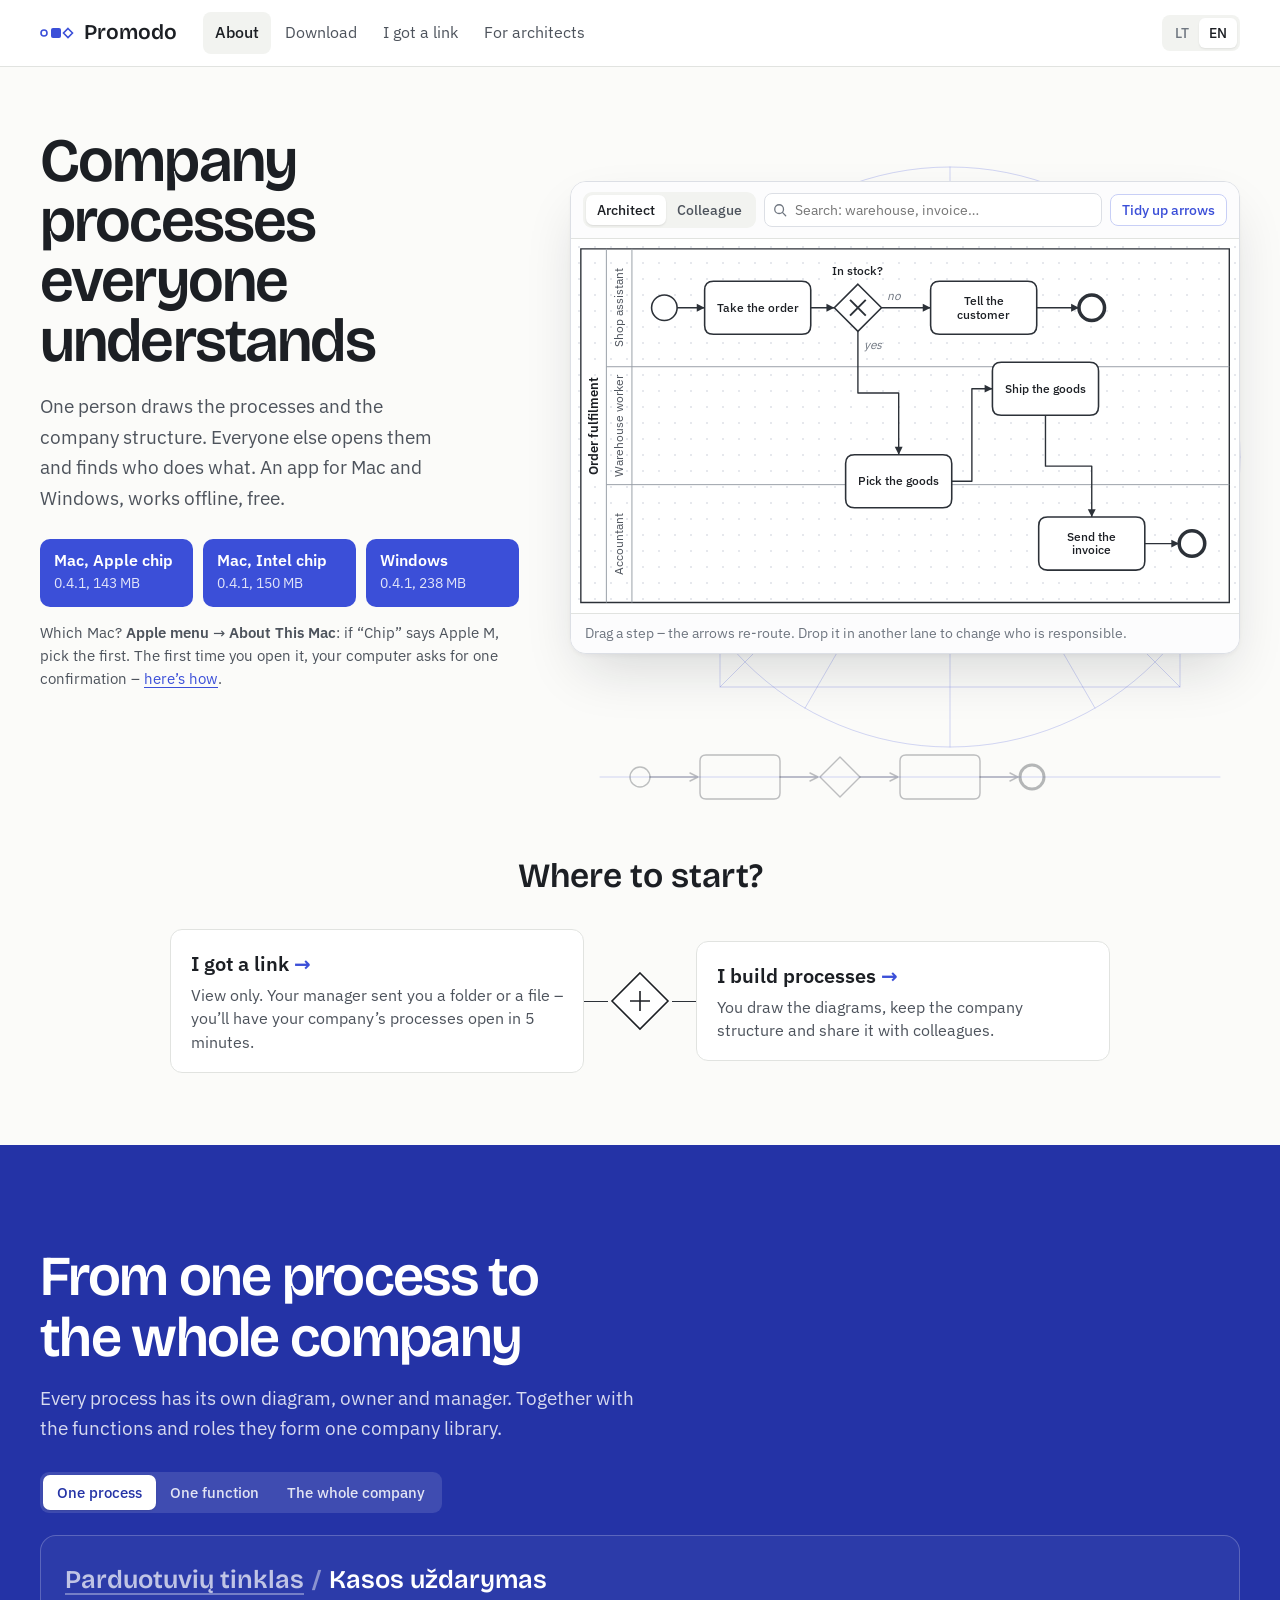
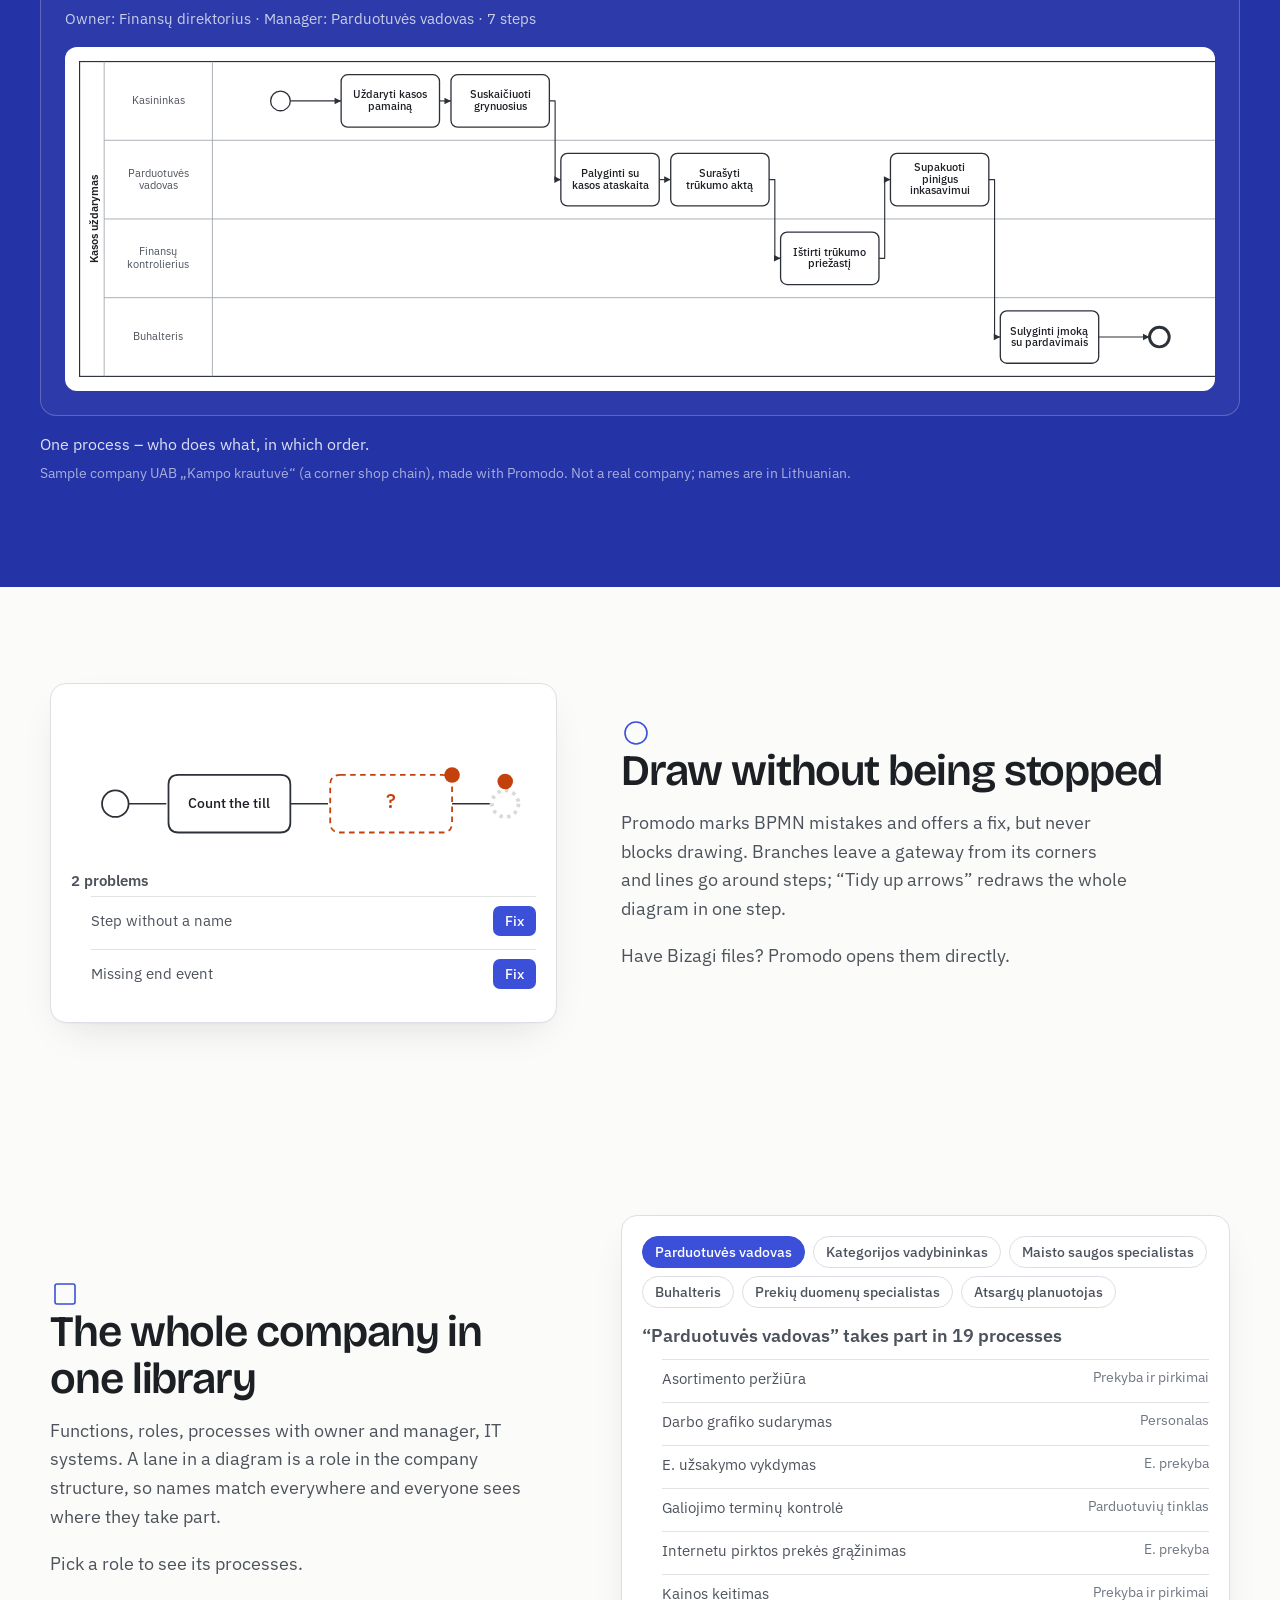
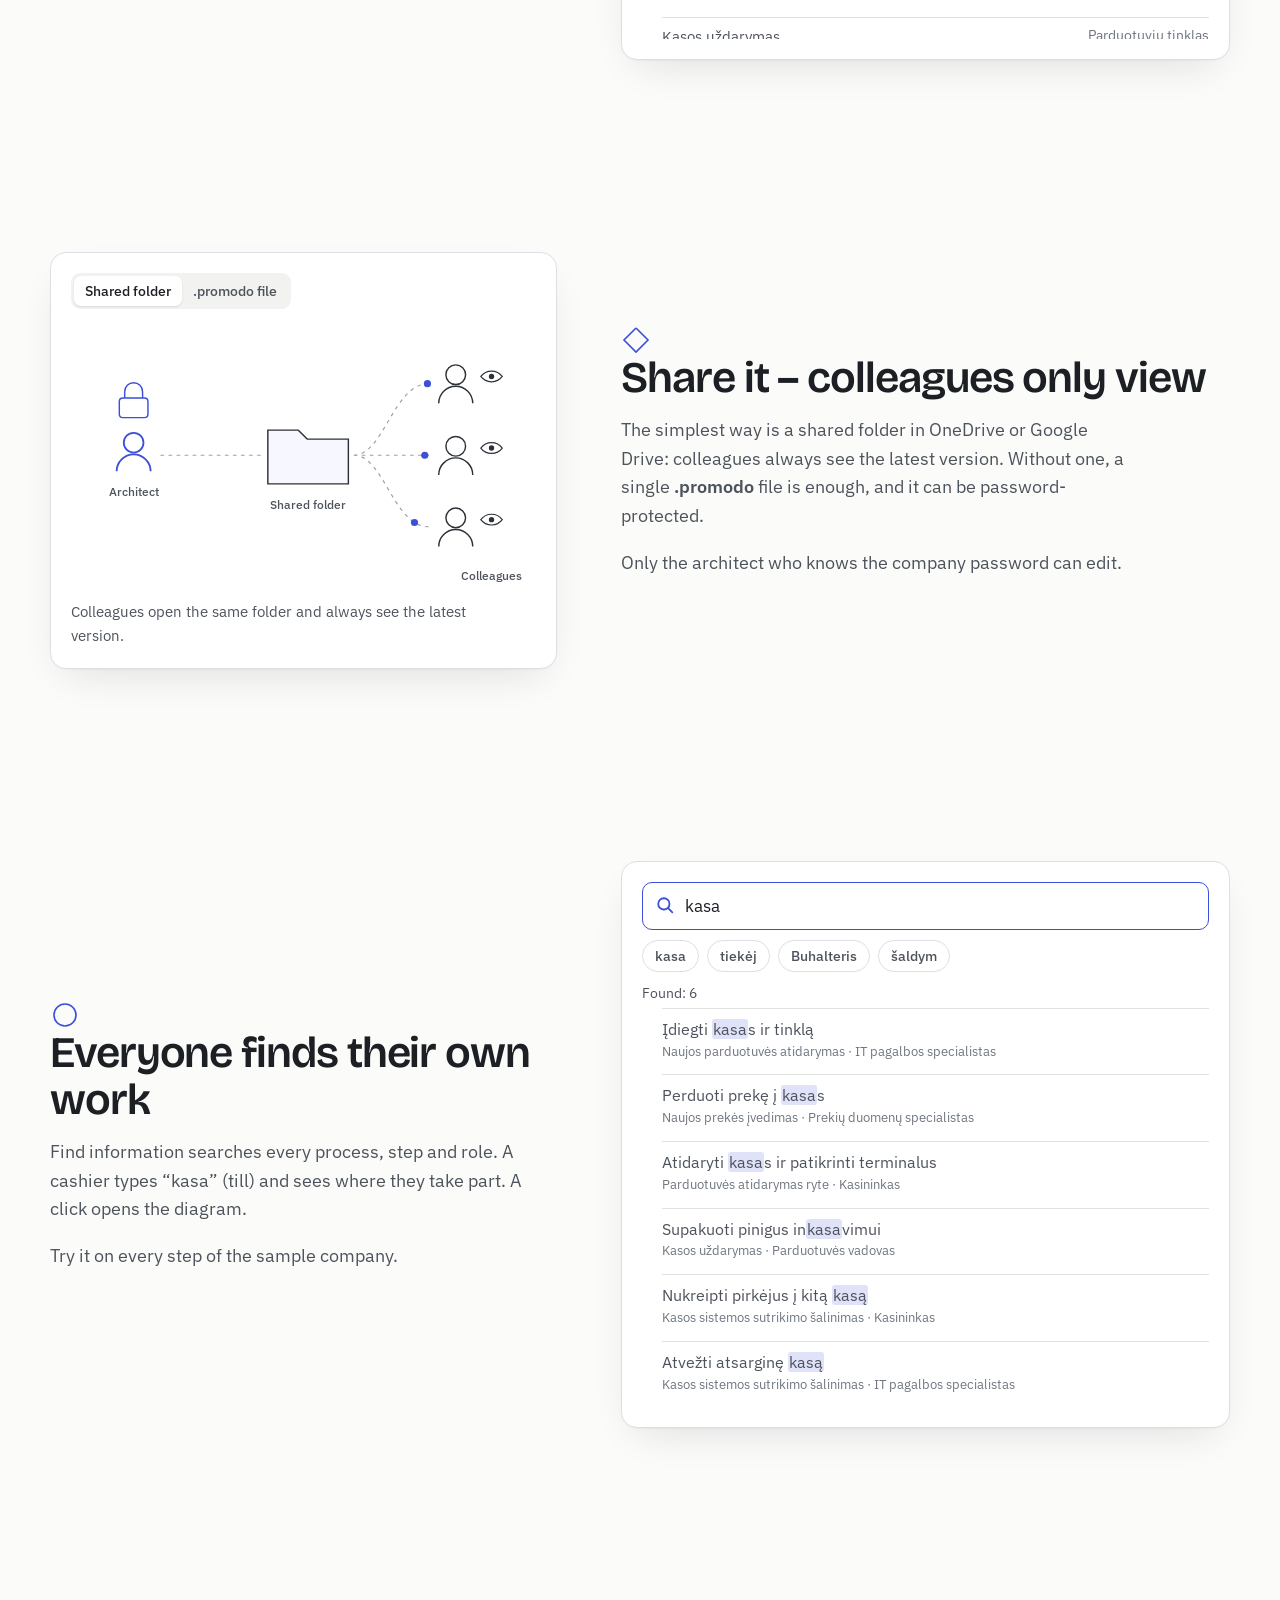
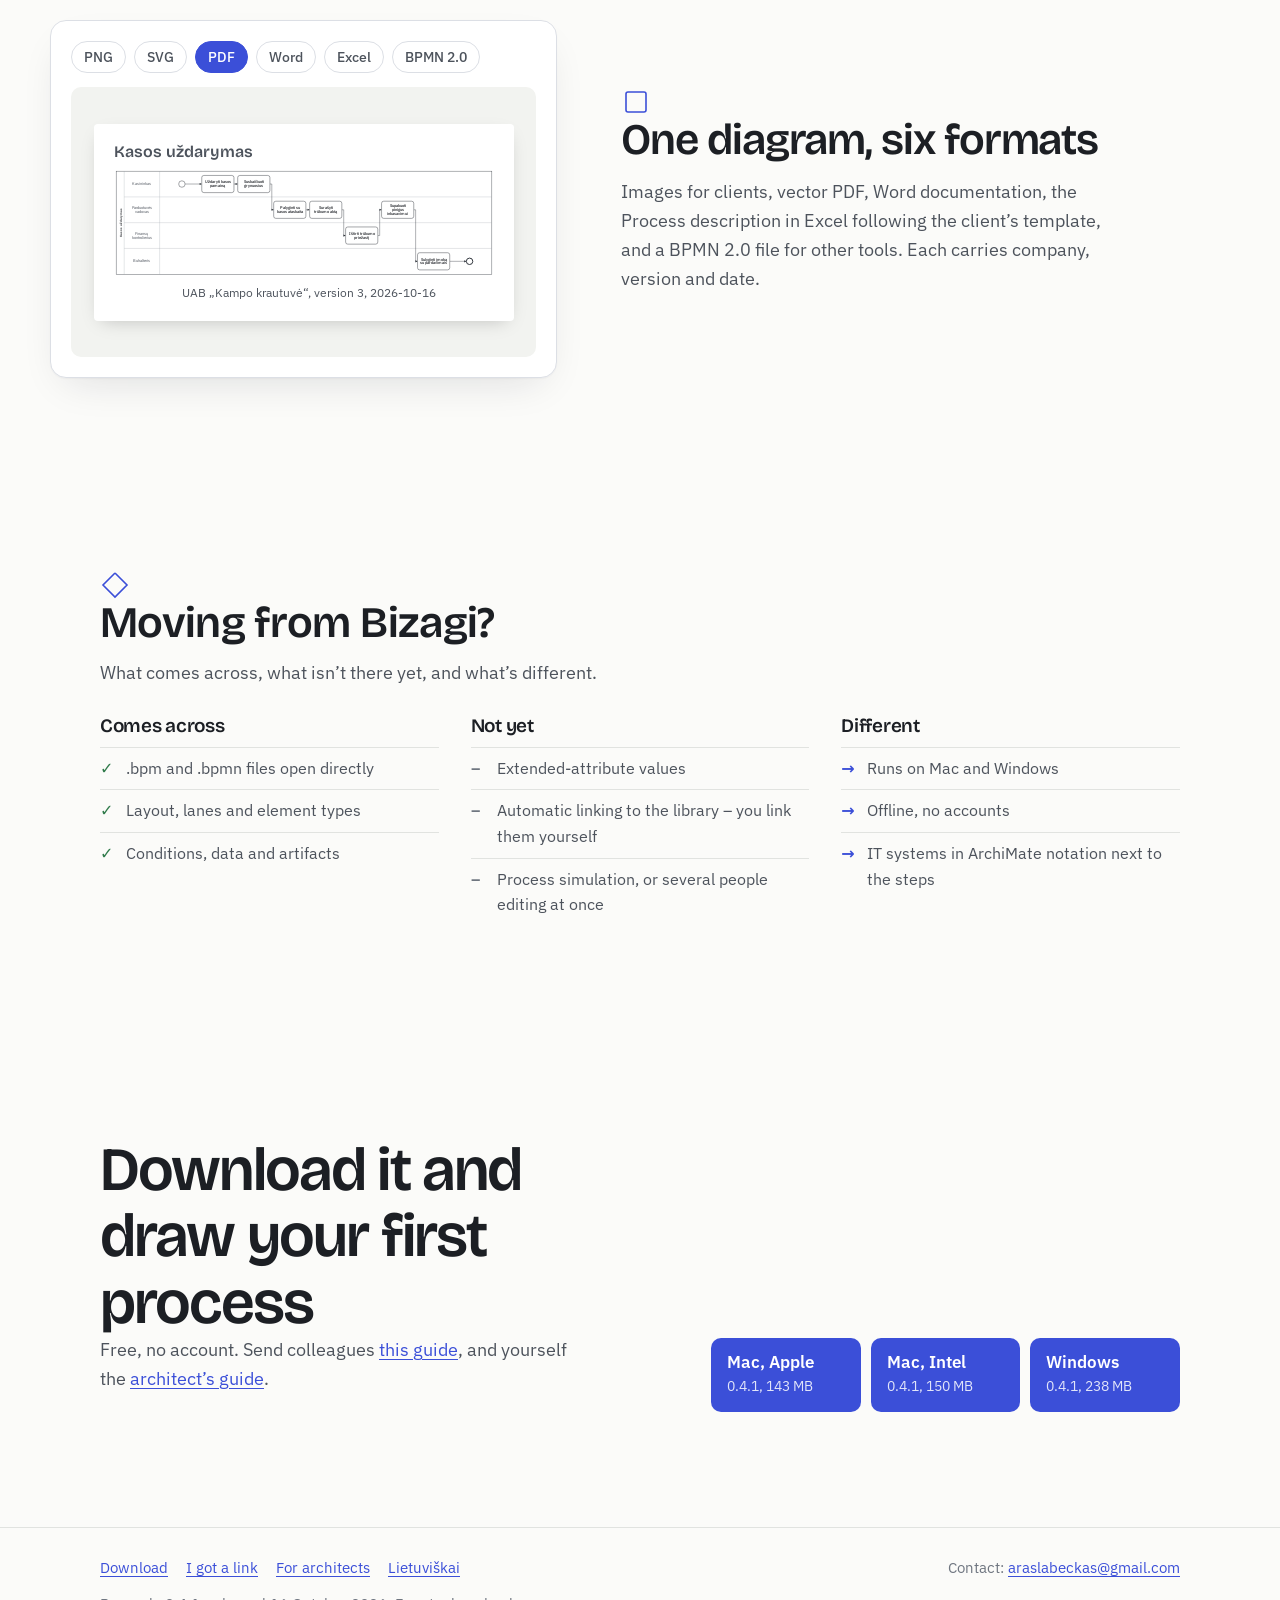
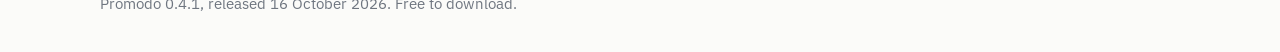
==== en/index.html @ ded394b3 "Promodo website 0.4.1 Co-Authored-By: Claude Opus 5.5 <noreply@anthropic.com>" ====
<!doctype html>
<html lang="en" data-root="../">
<head>
<meta charset="utf-8">
<meta name="viewport" content="width=device-width, initial-scale=1">
<title>Promodo – company processes everyone understands</title>
<meta name="description" content="Promodo is an app for Mac and Windows. One person draws the company's processes and structure, everyone else finds who does what. Works offline. Free to download.">
<link rel="alternate" hreflang="lt" href="../index.html">
<link rel="icon" href="../assets/img/icon.png">
<link rel="preload" href="../assets/fonts/bricolage-grotesque-latin-opsz-normal.woff2" as="font" type="font/woff2" crossorigin>
<link rel="stylesheet" href="../assets/site.css">
</head>
<body>
<a class="skip" href="#main">Skip to content</a>
<header class="masthead">
  <a class="brand" href="index.html" aria-label="Promodo home">
    <svg viewBox="0 0 34 14" aria-hidden="true"><circle cx="4" cy="7" r="3" fill="none" stroke="#3b4fd8" stroke-width="1.6"/><rect x="11" y="2" width="10" height="10" rx="2" fill="#3b4fd8"/><path d="M28 2.5 32.5 7 28 11.5 23.5 7Z" fill="none" stroke="#3b4fd8" stroke-width="1.6"/></svg>
    Promodo
  </a>
  <nav class="nav" aria-label="Pages">
    <a href="index.html" aria-current="page">About</a>
    <a href="download.html">Download</a>
    <a href="viewers.html">I got a link</a>
    <a href="architects.html">For architects</a>
  </nav>
  <div class="lang"><a href="../index.html" hreflang="lt" lang="lt">LT</a><span aria-current="true">EN</span></div>
</header>

<nav class="rail" aria-label="Parts of this page">
  <ol>
    <li><a href="#start"><span>Start</span></a></li>
    <li><a href="#who"><span>Who it's for</span></a></li>
    <li><a href="#scale"><span>The whole company</span></a></li>
    <li><a href="#draw"><span>Draw</span></a></li>
    <li><a href="#structure"><span>Structure</span></a></li>
    <li><a href="#share"><span>Share</span></a></li>
    <li><a href="#find"><span>Find</span></a></li>
    <li><a href="#export"><span>Export</span></a></li>
    <li><a href="#bizagi"><span>From Bizagi</span></a></li>
    <li><a href="#download"><span>Download</span></a></li>
  </ol>
  <span class="rail__token" aria-hidden="true"></span>
</nav>

<main id="main">
  <section class="hero2" id="start" data-bg="geometry">
    <div class="hero2__grid">
      <div class="hero2__words">
        <h1>Company processes everyone understands</h1>
        <p class="hero2__sub">One person draws the processes and the company structure. Everyone else opens them and finds who does what. An app for Mac and Windows, works offline, free.</p>
        <div class="keys">
          <a class="key" data-file="mac-arm64" href="https://github.com/arislovas/promodo-app/releases/download/v0.4.1/Promodo-0.4.1-arm64.dmg"><span class="key__os">Mac, Apple chip</span><span class="key__meta">0.4.1, 143 MB</span></a>
          <a class="key" data-file="mac-x64" href="https://github.com/arislovas/promodo-app/releases/download/v0.4.1/Promodo-0.4.1-x64.dmg"><span class="key__os">Mac, Intel chip</span><span class="key__meta">0.4.1, 150 MB</span></a>
          <a class="key" data-file="win" href="https://github.com/arislovas/promodo-app/releases/download/v0.4.1/Promodo-0.4.1-setup.exe"><span class="key__os">Windows</span><span class="key__meta">0.4.1, 238 MB</span></a>
        </div>
        <p class="keys__hint">Which Mac? <b>Apple menu</b> → <b>About This Mac</b>: if “Chip” says Apple M, pick the first. The first time you open it, your computer asks for one confirmation – <a href="download.html">here’s how</a>.</p>
      </div>

      <div class="studio" data-demo="studio" data-view="architect">
        <div class="st-bar">
          <div class="seg" role="group" aria-label="Who is looking">
            <button type="button" data-mode="architect" aria-pressed="true">Architect</button>
            <button type="button" data-mode="colleague" aria-pressed="false">Colleague</button>
          </div>
          <label class="st-search"><span class="skip">Find information</span>
            <svg viewBox="0 0 16 16" aria-hidden="true"><circle cx="7" cy="7" r="5" fill="none" stroke="#6f7680" stroke-width="1.5"/><path d="M11 11l3.5 3.5" stroke="#6f7680" stroke-width="1.5" stroke-linecap="round"/></svg>
            <input type="search" placeholder="Search: warehouse, invoice…" autocomplete="off">
          </label>
          <button type="button" class="btn-line" data-tidy>Tidy up arrows</button>
          <span class="st-lock"><svg width="14" height="14" viewBox="0 0 14 14" aria-hidden="true"><rect x="2.5" y="6" width="9" height="7" rx="1.5" fill="none" stroke="#4d535c" stroke-width="1.3"/><path d="M4.5 6V4.5a2.5 2.5 0 0 1 5 0V6" fill="none" stroke="#4d535c" stroke-width="1.3"/></svg>View only</span>
        </div>
        <div class="st-canvas">
          <svg viewBox="0 0 680 380" role="img" aria-label="An “Order fulfilment” process with three lanes: Shop assistant, Warehouse worker, Accountant. Steps can be dragged."></svg>
          <span class="st-badge" role="status"></span>
          <aside class="st-panel" hidden><button type="button" class="st-panel-close" aria-label="Close">×</button><div class="st-panel__body"></div></aside>
        </div>
        <p class="st-hint"></p>
      </div>
    </div>
  </section>

  <section class="gate" id="who" data-bg="spiral">
    <div class="gate__inner">
      <p class="gate__q">Where to start?</p>
      <a class="path" href="viewers.html"><span class="path__title">I got a link</span><span class="path__sub">View only. Your manager sent you a folder or a file – you’ll have your company’s processes open in 5 minutes.</span></a>
      <svg class="gate__mark" viewBox="0 0 64 64" aria-hidden="true"><path d="M32 4L60 32L32 60L4 32Z"/><path d="M22 32h20M32 22v20" stroke-width="2"/></svg>
      <a class="path" href="architects.html"><span class="path__title">I build processes</span><span class="path__sub">You draw the diagrams, keep the company structure and share it with colleagues.</span></a>
    </div>
  </section>

  <section class="band" id="scale" data-demo="scale">
    <div class="band__inner">
      <h2>From one process to the whole company</h2>
      <p class="band__lead">Every process has its own diagram, owner and manager. Together with the functions and roles they form one company library.</p>
      <div class="seg" role="group" aria-label="Scale">
        <button type="button" data-stop aria-pressed="true">One process</button>
        <button type="button" data-stop aria-pressed="false">One function</button>
        <button type="button" data-stop aria-pressed="false">The whole company</button>
      </div>
      <div class="sc-stage" aria-live="polite"></div>
      <p class="sc-caption"></p>
      <p class="sc-note">Sample company UAB „Kampo krautuvė“ (a corner shop chain), made with Promodo. Not a real company; names are in Lithuanian.</p>
    </div>
  </section>

  <section class="x" id="draw" data-bg-side="left" data-bg="process">
    <div class="x__inner">
      <div>
        <h2><svg class="mark" data-draw viewBox="0 0 30 30" aria-hidden="true"><circle cx="15" cy="15" r="11" pathLength="1"/></svg>Draw without being stopped</h2>
        <p>Promodo marks BPMN mistakes and offers a fix, but never blocks drawing. Branches leave a gateway from its corners and lines go around steps; “Tidy up arrows” redraws the whole diagram in one step.</p>
        <p>Have Bizagi files? Promodo opens them directly.</p>
      </div>
      <div class="x__demo" data-demo="check">
        <svg viewBox="0 0 420 140" role="img" aria-label="A diagram with two problems: a step without a name and a missing end."></svg>
        <p class="ck-state" role="status"></p>
        <ul class="ck-list"></ul>
      </div>
    </div>
  </section>

  <section class="x" id="structure" data-bg="org">
    <div class="x__inner">
      <div>
        <h2><svg class="mark" data-draw viewBox="0 0 30 30" aria-hidden="true"><path d="M7 5h16a2 2 0 0 1 2 2v16a2 2 0 0 1-2 2H7a2 2 0 0 1-2-2V7a2 2 0 0 1 2-2z" pathLength="1"/></svg>The whole company in one library</h2>
        <p>Functions, roles, processes with owner and manager, IT systems. A lane in a diagram is a role in the company structure, so names match everywhere and everyone sees where they take part.</p>
        <p>Pick a role to see its processes.</p>
      </div>
      <div class="x__demo" data-demo="org">
        <div class="or-chips" role="group" aria-label="Roles"></div>
        <div class="or-out" aria-live="polite"></div>
      </div>
    </div>
  </section>

  <section class="x" id="share" data-bg-side="left" data-bg="share">
    <div class="x__inner">
      <div>
        <h2><svg class="mark" data-draw viewBox="0 0 30 30" aria-hidden="true"><path d="M15 3L27 15L15 27L3 15Z" pathLength="1"/></svg>Share it – colleagues only view</h2>
        <p>The simplest way is a shared folder in OneDrive or Google Drive: colleagues always see the latest version. Without one, a single <b>.promodo</b> file is enough, and it can be password-protected.</p>
        <p>Only the architect who knows the company password can edit.</p>
      </div>
      <div class="x__demo" data-demo="share">
        <div class="seg sh-tabs" role="group" aria-label="How to share">
          <button type="button" data-share="folder" aria-pressed="true">Shared folder</button>
          <button type="button" data-share="file" aria-pressed="false">.promodo file</button>
        </div>
        <svg viewBox="0 0 520 300" role="img" aria-label="The architect shares, three colleagues view."></svg>
        <p class="sh-note"></p>
      </div>
    </div>
  </section>

  <section class="x" id="find" data-bg="search">
    <div class="x__inner">
      <div>
        <h2><svg class="mark" data-draw viewBox="0 0 30 30" aria-hidden="true"><circle cx="15" cy="15" r="11" pathLength="1"/></svg>Everyone finds their own work</h2>
        <p>Find information searches every process, step and role. A cashier types “kasa” (till) and sees where they take part. A click opens the diagram.</p>
        <p>Try it on every step of the sample company.</p>
      </div>
      <div class="x__demo" data-demo="find">
        <label class="fd-box"><span class="skip">Find information</span>
          <svg viewBox="0 0 16 16" aria-hidden="true"><circle cx="7" cy="7" r="5" fill="none" stroke="#3b4fd8" stroke-width="1.6"/><path d="M11 11l3.5 3.5" stroke="#3b4fd8" stroke-width="1.6" stroke-linecap="round"/></svg>
          <input type="search" autocomplete="off" placeholder="Find information">
        </label>
        <div class="fd-hints"><button type="button" class="chip" data-q="kasa">kasa</button><button type="button" class="chip" data-q="tiekėj">tiekėj</button><button type="button" class="chip" data-q="Buhalteris">Buhalteris</button><button type="button" class="chip" data-q="šaldym">šaldym</button></div>
        <p class="fd-count" aria-live="polite"></p>
        <ul class="fd-results"></ul>
      </div>
    </div>
  </section>

  <section class="x" id="export" data-bg-side="left" data-bg="docs">
    <div class="x__inner">
      <div>
        <h2><svg class="mark" data-draw viewBox="0 0 30 30" aria-hidden="true"><path d="M7 5h16a2 2 0 0 1 2 2v16a2 2 0 0 1-2 2H7a2 2 0 0 1-2-2V7a2 2 0 0 1 2-2z" pathLength="1"/></svg>One diagram, six formats</h2>
        <p>Images for clients, vector PDF, Word documentation, the Process description in Excel following the client’s template, and a BPMN 2.0 file for other tools. Each carries company, version and date.</p>
      </div>
      <div class="x__demo" data-demo="export">
        <div class="ex-formats" role="group" aria-label="Format">
          <button type="button" class="chip" data-format="png">PNG</button>
          <button type="button" class="chip" data-format="svg">SVG</button>
          <button type="button" class="chip" data-format="pdf">PDF</button>
          <button type="button" class="chip" data-format="docx">Word</button>
          <button type="button" class="chip" data-format="xlsx">Excel</button>
          <button type="button" class="chip" data-format="bpmn">BPMN 2.0</button>
        </div>
        <div class="ex-view" aria-live="polite"></div>
      </div>
    </div>
  </section>

  <section class="mig" id="bizagi" data-bg-dim data-bg="polyhedron">
    <div class="mig__inner">
      <h2><svg class="mark" data-draw viewBox="0 0 30 30" aria-hidden="true"><path d="M15 3L27 15L15 27L3 15Z" pathLength="1"/></svg>Moving from Bizagi?</h2>
      <p class="quiet">What comes across, what isn’t there yet, and what’s different.</p>
      <div class="mig__cols">
        <div class="yes"><h3>Comes across</h3><ul><li>.bpm and .bpmn files open directly</li><li>Layout, lanes and element types</li><li>Conditions, data and artifacts</li></ul></div>
        <div class="not"><h3>Not yet</h3><ul><li>Extended-attribute values</li><li>Automatic linking to the library – you link them yourself</li><li>Process simulation, or several people editing at once</li></ul></div>
        <div class="diff"><h3>Different</h3><ul><li>Runs on Mac and Windows</li><li>Offline, no accounts</li><li>IT systems in ArchiMate notation next to the steps</li></ul></div>
      </div>
    </div>
  </section>

  <section class="close" id="download" data-bg="geometry">
    <div class="close__inner">
      <div>
        <h2>Download it and draw your first process</h2>
        <p>Free, no account. Send colleagues <a href="viewers.html">this guide</a>, and yourself the <a href="architects.html">architect’s guide</a>.</p>
      </div>
      <div class="keys">
        <a class="key" data-file="mac-arm64" href="https://github.com/arislovas/promodo-app/releases/download/v0.4.1/Promodo-0.4.1-arm64.dmg"><span class="key__os">Mac, Apple</span><span class="key__meta">0.4.1, 143 MB</span></a>
        <a class="key" data-file="mac-x64" href="https://github.com/arislovas/promodo-app/releases/download/v0.4.1/Promodo-0.4.1-x64.dmg"><span class="key__os">Mac, Intel</span><span class="key__meta">0.4.1, 150 MB</span></a>
        <a class="key" data-file="win" href="https://github.com/arislovas/promodo-app/releases/download/v0.4.1/Promodo-0.4.1-setup.exe"><span class="key__os">Windows</span><span class="key__meta">0.4.1, 238 MB</span></a>
      </div>
    </div>
  </section>
</main>

<footer class="footer">
  <div class="footer__inner">
    <div class="footer__links">
      <a href="download.html">Download</a>
      <a href="viewers.html">I got a link</a>
      <a href="architects.html">For architects</a>
      <a href="../index.html" hreflang="lt">Lietuviškai</a>
    </div>
    <p style="margin:0">Contact: <a href="mailto:araslabeckas@gmail.com">araslabeckas@gmail.com</a></p>
  </div>
  <p class="footer__meta">Promodo <span data-version>0.4.1</span>, released <span data-date>16 October 2026</span>. Free to download.</p>
</footer>
<script type="application/json" id="ui-text">{
  "studio": {
    "pool": "Order fulfilment", "lanes": ["Shop assistant", "Warehouse worker", "Accountant"],
    "steps": { "a": "Take the order", "n": "Tell the customer", "b": "Pick the goods", "c": "Ship the goods", "d": "Send the invoice" },
    "gate": "In stock?", "yes": "yes", "no": "no",
    "details": { "a": ["Web shop", "Order", "Order confirmed"], "n": ["Email", "–", "Customer informed"], "b": ["Warehouse system", "Pick list", "Goods picked"], "c": ["Courier system", "Delivery note", "Parcel sent"], "d": ["Accounting system", "Invoice", "Invoice sent"] },
    "fields": { "who": "Responsible", "it": "IT system", "doc": "Document", "result": "Result" },
    "hintArchitect": "Drag a step – the arrows re-route. Drop it in another lane to change who is responsible.",
    "hintColleague": "A colleague can only look. Click a step to see who is responsible and what they use.",
    "tidied": "Arrows tidied"
  },
  "scale": {
    "process": "Kasos uždarymas", "owner": "Owner", "manager": "Manager", "company": "UAB „Kampo krautuvė“",
    "stepForms": ["step", "steps", "steps"], "processForms": ["process", "processes", "processes"],
    "clickHint": "click a process to open its diagram",
    "totals": "12 functions · 32 processes · 204 steps · 40 roles. Click any process.",
    "captions": ["One process – who does what, in which order.", "One function – all of its processes with owner, manager and steps.", "The whole company – a process map by function."]
  },
  "check": { "step1": "Count the till", "step2": "Compare with report", "issue1": "Step without a name", "issue2": "Missing end event", "fix": "Fix", "fixed": "Fixed", "problem1": "1 problem", "problems": "{n} problems", "ok": "No problems" },
  "org": { "count": "“{role}” takes part in {n} processes" },
  "share": { "architect": "Architect", "colleagues": "Colleagues", "folder": "Shared folder", "file": "Corner Store.promodo", "noteFolder": "Colleagues open the same folder and always see the latest version.", "noteFile": "One file in an email. A double-click installs it; it can be password-protected." },
  "find": { "start": "kasa", "total": "{n} processes, steps and roles in the sample company", "found": "Found: {n}", "process": "Process", "role": "Role" },
  "export": { "png": "PNG, 2×", "svg": "SVG, vector", "stamp": "UAB „Kampo krautuvė“, version 3, 2026-10-16", "owner": "Owner", "manager": "Manager", "cols": ["No.", "Step", "Responsible"] }
}</script>
<script src="../assets/demo-data.js" defer></script>
<script src="../assets/site.js" defer></script>
<script src="../assets/demos.js" defer></script>
</body>
</html>
---- assets/site.css ----
/* Promodo site — the page is a process. Headings in Bricolage Grotesque, text in IBM Plex Sans (the app's own
   font), one accent: the app's blue, which also owns one whole band. Fonts self-hosted (SIL OFL). */
@font-face { font-family: "Bricolage"; src: url("fonts/bricolage-grotesque-latin-opsz-normal.woff2") format("woff2"); font-weight: 200 800; font-display: swap; unicode-range: U+0000-00FF, U+2000-206F, U+20AC, U+2122, U+2190-2193, U+2212; }
@font-face { font-family: "Bricolage"; src: url("fonts/bricolage-grotesque-latin-ext-opsz-normal.woff2") format("woff2"); font-weight: 200 800; font-display: swap; unicode-range: U+0100-02AF, U+1E00-1EFF; }

@font-face { font-family: "Plex Sans"; src: url("fonts/ibm-plex-sans-latin-400-normal.woff2") format("woff2"); font-weight: 400; font-display: swap; unicode-range: U+0000-00FF, U+2000-206F, U+20AC, U+2122, U+2190-2193, U+2212; }
@font-face { font-family: "Plex Sans"; src: url("fonts/ibm-plex-sans-latin-ext-400-normal.woff2") format("woff2"); font-weight: 400; font-display: swap; unicode-range: U+0100-02AF, U+1E00-1EFF; }
@font-face { font-family: "Plex Sans"; src: url("fonts/ibm-plex-sans-latin-500-normal.woff2") format("woff2"); font-weight: 500; font-display: swap; unicode-range: U+0000-00FF, U+2000-206F, U+20AC, U+2122, U+2190-2193, U+2212; }
@font-face { font-family: "Plex Sans"; src: url("fonts/ibm-plex-sans-latin-ext-500-normal.woff2") format("woff2"); font-weight: 500; font-display: swap; unicode-range: U+0100-02AF, U+1E00-1EFF; }
@font-face { font-family: "Plex Sans"; src: url("fonts/ibm-plex-sans-latin-600-normal.woff2") format("woff2"); font-weight: 600; font-display: swap; unicode-range: U+0000-00FF, U+2000-206F, U+20AC, U+2122, U+2190-2193, U+2212; }
@font-face { font-family: "Plex Sans"; src: url("fonts/ibm-plex-sans-latin-ext-600-normal.woff2") format("woff2"); font-weight: 600; font-display: swap; unicode-range: U+0100-02AF, U+1E00-1EFF; }

:root {
  --bg: #fbfbf9;
  --panel: #f2f3f0;
  --ink: #1c1f24;
  --soft: #4d535c;
  --muted: #6f7680;
  --line: #e1e3e0;
  --blue: #3b4fd8;
  --blue-dark: #2d3eb3;
  --blue-tint: #eef0fc;
  --font: "Plex Sans", "Segoe UI", system-ui, -apple-system, sans-serif;
  --display: "Bricolage", "Plex Sans", system-ui, sans-serif;
  --band: #2433a6;
  --page: 1080px;
  --gutter: clamp(18px, 4vw, 40px);
}

*, *::before, *::after { box-sizing: border-box; }
html { -webkit-text-size-adjust: 100%; }
html { background: var(--bg); }
body { margin: 0; background: transparent; color: var(--ink); font: 400 18px/1.6 var(--font); }
img, svg { display: block; max-width: 100%; height: auto; }
a { color: var(--blue); text-underline-offset: 0.18em; }
a:hover { color: var(--blue-dark); }
:focus-visible { outline: 3px solid var(--blue); outline-offset: 2px; border-radius: 4px; }
h1, h2, h3 { margin: 0; font-family: var(--display); font-weight: 600; letter-spacing: -0.015em; line-height: 1.08; font-optical-sizing: auto; }
::selection { background: rgba(59, 79, 216, 0.18); }
html { scrollbar-color: #c9ccd3 transparent; }
p { margin: 0 0 1em; }
b { font-weight: 600; }
.skip { position: absolute; left: -9999px; }
.skip:focus { left: 16px; top: 16px; background: #fff; padding: 8px 12px; z-index: 10; }
.wrap { max-width: var(--page); margin: 0 auto; }
.quiet { color: var(--soft); }

/* Header */
.masthead { display: flex; align-items: center; gap: 8px; padding: 12px var(--gutter); border-bottom: 1px solid var(--line); background: #fff; position: sticky; top: 0; z-index: 5; }
.brand { display: flex; align-items: center; gap: 10px; color: var(--ink); text-decoration: none; font-weight: 600; font-size: 19px; margin-right: 18px; }
.brand svg { width: 34px; height: 14px; }
.nav { display: flex; gap: 2px; flex: 1; overflow-x: auto; scrollbar-width: none; }
.nav a { padding: 8px 12px; border-radius: 8px; color: var(--soft); text-decoration: none; font-size: 16px; white-space: nowrap; }
.nav a:hover { background: var(--panel); color: var(--ink); }
.nav a[aria-current="page"] { color: var(--ink); background: var(--panel); font-weight: 500; }
.lang { display: flex; background: var(--panel); border-radius: 8px; padding: 3px; font-size: 14px; font-weight: 500; }
.lang a, .lang span { padding: 4px 10px; border-radius: 6px; text-decoration: none; color: var(--muted); }
.lang span { background: #fff; color: var(--ink); box-shadow: 0 1px 2px rgba(0, 0, 0, 0.08); }
@media (max-width: 720px) {
  .masthead { flex-wrap: wrap; }
  .brand { margin-right: auto; }
  .nav { order: 3; flex-basis: 100%; margin: 4px -6px 0; }
  .nav a { padding: 7px 10px; font-size: 15px; }}

/* Hero */

/* Download buttons */
.keys { display: grid; grid-template-columns: repeat(3, minmax(0, 1fr)); gap: 10px; max-width: 640px; }
.key { display: flex; flex-direction: column; gap: 2px; padding: 14px 16px; border-radius: 10px; background: var(--blue); color: #fff; text-decoration: none; }
.key:hover { background: var(--blue-dark); color: #fff; }
.key__os { font-weight: 600; font-size: 17px; line-height: 1.25; }
.key__meta { font-size: 14px; opacity: 0.85; }
.key[data-suggested="true"] { box-shadow: 0 0 0 3px var(--bg), 0 0 0 5px var(--blue); }
.keys__hint { margin-top: 14px; font-size: 15.5px; color: var(--soft); max-width: 60ch; }
@media (max-width: 560px) { .keys { grid-template-columns: 1fr; }}

/* Two paths */
.path { display: block; padding: 18px 20px; border: 1px solid var(--line); border-radius: 12px; background: #fff; color: var(--ink); text-decoration: none; }
.path:hover { border-color: var(--blue); color: var(--ink); }
.path__title { display: block; font-weight: 600; font-size: 20px; margin-bottom: 4px; }
.path__title::after { content: " →"; color: var(--blue); }
.path__sub { display: block; font-size: 15.5px; color: var(--soft); line-height: 1.5; }

/* Sections */
.section { padding: clamp(48px, 7vw, 80px) var(--gutter); border-top: 1px solid var(--line); }

/* Screenshots */
.shot{ margin: 0; }
.shot img{ width: 100%; border-radius: 10px; border: 1px solid var(--line); box-shadow: 0 8px 24px rgba(20, 24, 40, 0.08); background: #fff; }
.shot figcaption{ margin-top: 10px; font-size: 15px; color: var(--muted); }

/* How it works: two columns */

/* Facts */

/* For / not for */

/* Footer */
.footer { border-top: 1px solid var(--line); padding: 28px var(--gutter) 36px; font-size: 15px; color: var(--muted); }
.footer__inner { max-width: var(--page); margin: 0 auto; display: flex; justify-content: space-between; gap: 12px 24px; flex-wrap: wrap; }
.footer__links { display: flex; gap: 18px; flex-wrap: wrap; }
.footer__meta { max-width: var(--page); margin: 12px auto 0; }

/* Guides */
.guide-hero { padding: clamp(36px, 6vw, 64px) var(--gutter) 32px; border-bottom: 1px solid var(--line); }
.guide-hero h1 { font-size: clamp(32px, 4.6vw, 48px); max-width: 20ch; margin-bottom: 12px; }
.guide-hero p { font-size: 19px; color: var(--soft); max-width: 50ch; margin: 0; }
.calm { font-size: 19px; }
.steps { list-style: none; margin: 0; padding: 0; }
.step { display: grid; grid-template-columns: 44px minmax(0, 1fr); gap: 0 20px; padding: 28px 0; border-bottom: 1px solid var(--line); }
.step:last-of-type { border-bottom: 0; }
.step__n { width: 40px; height: 40px; display: grid; place-items: center; border-radius: 50%; background: var(--blue-tint); color: var(--blue); font-weight: 600; }
.step.is-here .step__n { background: var(--blue); color: #fff; }
.step h2 { font-size: clamp(24px, 3vw, 30px); margin: 4px 0 12px; }
.step__body { max-width: 720px; }
.step__body ol, .step__body ul { padding-left: 1.2em; margin: 0 0 1em; }
.step__body li { margin-bottom: 6px; }
.choice { display: grid; grid-template-columns: 1fr 1fr; gap: 14px; margin: 16px 0 8px; }
.choice > div { border: 1px solid var(--line); background: #fff; border-radius: 12px; padding: 16px 18px; }
.choice h3 { font-size: 19px; margin-bottom: 8px; display: flex; align-items: center; gap: 10px; }
.choice h3 svg { width: 26px; height: 26px; flex: none; }
.choice p { font-size: 17px; margin-bottom: 0.5em; }
@media (max-width: 680px) { .choice { grid-template-columns: 1fr; }}
.shot { margin: 18px 0 6px; }
.note { background: var(--blue-tint); border-radius: 12px; padding: 16px 18px; margin: 16px 0; max-width: 720px; }
.note p:last-child { margin: 0; }
.kbd { font-size: 0.9em; background: var(--panel); border: 1px solid var(--line); border-radius: 5px; padding: 1px 6px; white-space: nowrap; }

/* Architect manual */
.manual { display: grid; grid-template-columns: 230px minmax(0, 1fr); gap: 48px; max-width: var(--page); margin: 0 auto; padding: 36px var(--gutter) 72px; }
.index { position: sticky; top: 76px; align-self: start; }
.index p { margin: 0 0 8px; font-size: 14px; font-weight: 600; color: var(--muted); }
.index ol { list-style: none; margin: 0; padding: 0; counter-reset: idx; }
.index li { counter-increment: idx; }
.index a { display: grid; grid-template-columns: 26px 1fr; padding: 5px 8px; border-radius: 6px; font-size: 15px; color: var(--soft); text-decoration: none; line-height: 1.3; }
.index a::before { content: counter(idx); color: var(--muted); }
.index a:hover { background: var(--panel); }
.index a.is-here { background: var(--blue-tint); color: var(--blue); }
.chapter { padding: 0 0 40px; margin-bottom: 40px; border-bottom: 1px solid var(--line); scroll-margin-top: 84px; }
.chapter:last-child { border-bottom: 0; }
.chapter__no { display: none; }
.chapter h2 { font-size: clamp(24px, 3vw, 30px); margin-bottom: 12px; }
.chapter p, .chapter li { max-width: 66ch; }
.chapter ol, .chapter ul { padding-left: 1.25em; }
.chapter li { margin-bottom: 6px; }
@media (max-width: 900px) { .manual { grid-template-columns: 1fr; gap: 20px; } .index { position: static; }}

/* Download page */
.dl { display: grid; grid-template-columns: minmax(0, 1fr) minmax(0, 1fr); gap: 24px; }
.dl > section { background: #fff; border: 1px solid var(--line); border-radius: 14px; padding: 24px; }
.dl h2 { font-size: 28px; margin-bottom: 8px; }
.dl .keys { grid-template-columns: 1fr 1fr; margin: 16px 0 8px; }
.dl .keys--one { grid-template-columns: 1fr; max-width: 260px; }
.sum { font-size: 13px; color: var(--muted); word-break: break-all; margin-top: 12px; }
.sum summary { cursor: pointer; color: var(--soft); font-size: 15px; word-break: normal; }
.install { list-style: none; margin: 20px 0 0; padding: 0; counter-reset: ins; }
.install > li { counter-increment: ins; display: grid; grid-template-columns: 32px 1fr; gap: 4px 12px; padding: 14px 0; border-top: 1px solid var(--line); }
.install > li::before { content: counter(ins); width: 28px; height: 28px; display: grid; place-items: center; border-radius: 50%; background: var(--blue-tint); color: var(--blue); font-weight: 600; font-size: 14px; }
.install p { margin: 0 0 6px; }
.install svg { grid-column: 2; width: 100%; max-width: 320px; margin-top: 6px; }
.why { margin-top: 28px; padding: 22px 24px; border-radius: 14px; background: var(--panel); max-width: 820px; }
.why h3 { font-size: 22px; margin-bottom: 8px; }
.why p:last-child { margin: 0; }
@media (max-width: 860px) { .dl { grid-template-columns: minmax(0, 1fr); }}
@media (max-width: 520px) { .dl .keys { grid-template-columns: 1fr; } .dl > section { padding: 18px; }}

/* ---------- Line drawings: quiet, thin, drawn once ---------- */
:root { --line-ink: #2c3138; --line-con: rgba(59, 79, 216, 0.32); }
[data-draw] path, [data-draw] circle { stroke-dasharray: 1; stroke-dashoffset: 1; transition: stroke-dashoffset 1.1s cubic-bezier(.45, .05, .25, 1) var(--d, 0s); }
[data-draw].is-drawn path, [data-draw].is-drawn circle { stroke-dashoffset: 0; }

/* Shape marks (the logo's circle, square and diamond) beside section titles */
.mark { width: 30px; height: 30px; flex: none; }
.mark path, .mark circle, .mark rect { fill: none; stroke: var(--blue); stroke-width: 1.6; }

@media (prefers-reduced-motion: reduce) {
  [data-draw] path, [data-draw] circle{ transition: none; }}

/* ---------- Background drawings ---------- */
/* A fixed, faint layer behind the page. Each section names a scene; it draws as you scroll through it. */
.bg { position: fixed; inset: 0; z-index: 0; pointer-events: none; }
.bg svg { width: 100%; height: 100%; }
.bg path { fill: none; stroke-linecap: round; stroke-linejoin: round; }
.bg-scene { opacity: 0; transition: opacity 0.6s ease; }
@media (prefers-reduced-motion: reduce) { .bg-scene { transition: none; }}
.bg-c { stroke: rgba(59, 79, 216, 0.22); stroke-width: 1; }
.bg-i { stroke: rgba(44, 49, 56, 0.3); stroke-width: 1.4; }
.bg-b { stroke: rgba(44, 49, 56, 0.34); stroke-width: 3; }
main, .footer, .masthead { position: relative; z-index: 1; }
.masthead { z-index: 5; }
@media (max-width: 900px) { .bg { opacity: 0.6; }}

/* =================== Home: the page is a process =================== */
.brand { font-family: var(--display); font-size: 21px; }
section[id] { scroll-margin-top: 72px; }

/* Hero: words on the left, the live mini-Promodo on the right */
.hero2 { padding: clamp(32px, 5vw, 64px) var(--gutter) clamp(40px, 6vw, 72px); }
.hero2__grid { max-width: 1240px; margin: 0 auto; display: grid; grid-template-columns: minmax(0, 5fr) minmax(0, 7fr); gap: clamp(28px, 4vw, 56px); align-items: center; }
.hero2 h1 { font-size: clamp(40px, 4.8vw, 70px); line-height: 0.98; letter-spacing: -0.03em; margin-bottom: 20px; }
.hero2__sub { font-size: 19px; color: var(--soft); max-width: 38ch; margin-bottom: 26px; }
.hero2 .keys { grid-template-columns: 1fr 1fr 1fr; }
.hero2 .key { padding: 12px 14px; }
.hero2 .key__os { font-size: 15.5px; }
.hero2 .keys__hint { font-size: 14.5px; }
@media (max-width: 1060px) { .hero2__grid { grid-template-columns: 1fr; } .hero2__words { max-width: 680px; }}

/* The studio window */
.studio { position: relative; background: #fff; border: 1px solid #dcdfe5; border-radius: 16px; box-shadow: 0 2px 4px rgba(20, 24, 40, 0.04), 0 24px 56px -12px rgba(20, 24, 40, 0.16); overflow: hidden; }
.st-bar { display: flex; flex-wrap: wrap; align-items: center; gap: 8px; padding: 10px 12px; border-bottom: 1px solid var(--line); background: #fcfcfd; }
.seg { display: inline-flex; background: var(--panel); border-radius: 9px; padding: 3px; }
.seg button { font: 500 13.5px var(--font); color: var(--soft); background: none; border: 0; border-radius: 7px; padding: 6px 11px; cursor: pointer; }
.seg button[aria-pressed="true"] { background: #fff; color: var(--ink); box-shadow: 0 1px 2px rgba(0, 0, 0, 0.1); }
.st-search { position: relative; flex: 1 1 160px; min-width: 140px; }
.st-search input { width: 100%; font: 400 14px var(--font); padding: 7px 10px 7px 30px; border: 1px solid #dcdfe5; border-radius: 8px; background: #fff; color: var(--ink); }
.st-search input:focus { outline: 2px solid var(--blue); outline-offset: 0; border-color: transparent; }
.st-search svg { position: absolute; left: 9px; top: 50%; transform: translateY(-50%); width: 14px; height: 14px; }
.btn-line { font: 500 13.5px var(--font); color: var(--blue); background: #fff; border: 1px solid #c8cff6; border-radius: 8px; padding: 6px 11px; cursor: pointer; display: inline-flex; align-items: center; gap: 6px; }
.btn-line:hover { background: var(--blue-tint); }
.st-lock { display: none; align-items: center; gap: 6px; font: 500 13px var(--font); color: var(--soft); padding: 6px 8px; }
.studio[data-view="colleague"] [data-tidy] { display: none; }
.studio[data-view="colleague"] .st-lock { display: inline-flex; }
.st-canvas { position: relative; background-image: radial-gradient(#e6e8ed 1px, transparent 1px); background-size: 16px 16px; }
.st-canvas svg { display: block; width: 100%; height: auto; touch-action: none; }
.st-badge { position: absolute; left: 50%; bottom: 12px; transform: translate(-50%, 8px); background: var(--ink); color: #fff; font: 500 13px var(--font); padding: 6px 12px; border-radius: 99px; opacity: 0; transition: opacity 0.3s, transform 0.3s; pointer-events: none; }
.st-badge.is-on { opacity: 1; transform: translate(-50%, 0); }
.st-hint { margin: 0; padding: 9px 14px; font-size: 13.5px; color: var(--muted); border-top: 1px solid var(--line); background: #fcfcfd; }
.st-panel { position: absolute; right: 12px; top: 12px; width: 230px; background: #fff; border: 1px solid #dcdfe5; border-radius: 12px; box-shadow: 0 12px 32px -8px rgba(20, 24, 40, 0.2); padding: 12px 14px; font-size: 13.5px; }
.st-panel[hidden] { display: none; }
.st-panel__title { font-weight: 600; margin: 0 22px 8px 0; font-size: 14.5px; line-height: 1.3; }
.st-panel dl { display: grid; grid-template-columns: auto 1fr; gap: 4px 10px; margin: 0; }
.st-panel dt { color: var(--muted); }
.st-panel dd { margin: 0; }
.st-panel-close { position: absolute; right: 8px; top: 6px; border: 0; background: none; font-size: 18px; line-height: 1; color: var(--muted); cursor: pointer; padding: 4px; }
/* diagram */
.st-frame { fill: none; stroke: #2c3138; stroke-width: 1.4; }
.st-frame--inner { stroke-width: 1; stroke: #9aa0a8; }
.st-pool-name { font: 600 13px var(--font); fill: var(--ink); }
.st-lane-name { font: 400 12.5px var(--font); fill: var(--soft); }
.st-lane-bg { fill: transparent; transition: fill 0.2s; }
.st-lane.is-target .st-lane-bg, .st-lane.is-hit .st-lane-bg { fill: rgba(59, 79, 216, 0.06); }
.st-lane.is-hit .st-lane-name { fill: var(--blue); font-weight: 600; }
.st-edge { fill: none; stroke: #2c3138; stroke-width: 1.4; stroke-linejoin: round; }
.st-head { fill: #2c3138; }
.st-edge-label { font: italic 400 12px var(--font); fill: var(--muted); }
.st-shape { fill: #fff; stroke: #2c3138; stroke-width: 1.6; transition: fill 0.2s, stroke 0.2s; }
.st-shape--end { stroke-width: 3.6; }
.st-mark { stroke: #2c3138; stroke-width: 2; }
.st-label { font: 500 12.5px var(--font); fill: var(--ink); pointer-events: none; }
.st-gate-label { font: 500 12.5px var(--font); fill: var(--ink); }
.studio[data-view="architect"] .st-node--task { cursor: grab; }
.studio[data-view="colleague"] .st-node--task { cursor: pointer; }
.st-node--task.is-dragging { cursor: grabbing; }
.st-node--task.is-dragging .st-shape { stroke: var(--blue); stroke-width: 2; fill: #f7f8ff; }
.st-node--task:focus { outline: none; }
.st-node--task:focus-visible .st-shape, .st-node.is-selected .st-shape { stroke: var(--blue); stroke-width: 2.2; }
.st-node.is-hit .st-shape { stroke: var(--blue); fill: var(--blue-tint); stroke-width: 2; }
.studio.is-searching .st-node--task:not(.is-hit) { opacity: 0.32; }
.studio.is-drawing .st-node, .studio.is-drawing .st-edges g { opacity: 0; }
.studio.is-drawn .st-node, .studio.is-drawn .st-edges g { opacity: 1; transition: opacity 0.5s ease; }
.studio.is-drawn .st-node:nth-child(2), .studio.is-drawn .st-edges g:nth-child(2) { transition-delay: 0.12s; }
.studio.is-drawn .st-node:nth-child(3), .studio.is-drawn .st-edges g:nth-child(3) { transition-delay: 0.24s; }
.studio.is-drawn .st-node:nth-child(4), .studio.is-drawn .st-edges g:nth-child(4) { transition-delay: 0.36s; }
.studio.is-drawn .st-node:nth-child(5), .studio.is-drawn .st-edges g:nth-child(5) { transition-delay: 0.48s; }
.studio.is-drawn .st-node:nth-child(6), .studio.is-drawn .st-edges g:nth-child(6) { transition-delay: 0.6s; }
.studio.is-drawn .st-node:nth-child(7), .studio.is-drawn .st-edges g:nth-child(7) { transition-delay: 0.72s; }
.studio.is-drawn .st-node:nth-child(8), .studio.is-drawn .st-edges g:nth-child(8) { transition-delay: 0.84s; }
.studio.is-drawn .st-node:nth-child(9) { transition-delay: 0.96s; }
@media (max-width: 560px) { .st-bar { gap: 6px; } .st-panel { left: 12px; right: 12px; width: auto; top: auto; bottom: 12px; }}

/* The audience gateway */
.gate { padding: clamp(40px, 6vw, 72px) var(--gutter); }
.gate__inner { max-width: 940px; margin: 0 auto; display: grid; grid-template-columns: 1fr 64px 1fr; align-items: center; gap: 0 24px; }
.gate__q { grid-column: 1 / -1; text-align: center; font-family: var(--display); font-size: clamp(26px, 3vw, 34px); margin: 0 0 26px; font-weight: 600; }
.gate__mark { width: 64px; height: 64px; }
.gate__mark path { fill: #fff; stroke: var(--ink); stroke-width: 1.6; }
.gate .path { position: relative; }
.gate .path:first-of-type::after, .gate .path:last-of-type::before { content: ""; position: absolute; top: 50%; width: 24px; border-top: 1.4px solid #2c3138; }
.gate .path:first-of-type::after { right: -25px; }
.gate .path:last-of-type::before { left: -25px; }
@media (max-width: 720px) { .gate__inner { grid-template-columns: 1fr; gap: 12px; } .gate__mark { margin: 0 auto; } .gate .path::before, .gate .path::after { display: none; }}

/* One process → the whole company (the app's blue owns this band) */
.band { background: var(--band); color: #fff; padding: clamp(56px, 8vw, 104px) var(--gutter); position: relative; z-index: 1; }
.band__inner { max-width: 1240px; margin: 0 auto; }
.band h2 { font-size: clamp(34px, 4.4vw, 60px); letter-spacing: -0.03em; max-width: 16ch; margin-bottom: 14px; }
.band__lead { font-size: 19px; color: rgba(255, 255, 255, 0.82); max-width: 54ch; margin-bottom: 28px; }
.band .seg { background: rgba(255, 255, 255, 0.12); }
.band .seg button { color: rgba(255, 255, 255, 0.85); font-size: 15px; padding: 8px 14px; }
.band .seg button[aria-pressed="true"] { background: #fff; color: var(--band); }
.sc-stage { margin-top: 22px; border: 1px solid rgba(255, 255, 255, 0.22); border-radius: 16px; padding: 10px; background: rgba(255, 255, 255, 0.04); }
.sc-stage svg { display: block; width: 100%; height: auto; }
.sc-caption { margin: 16px 0 0; font-size: 16px; color: rgba(255, 255, 255, 0.85); }
.sc-note { margin: 6px 0 0; font-size: 13.5px; color: rgba(255, 255, 255, 0.6); }

/* Chapters: words and a working demo, side by side */
.x { padding: clamp(56px, 8vw, 96px) var(--gutter); }
.x__inner { max-width: 1180px; margin: 0 auto; display: grid; grid-template-columns: minmax(0, 5fr) minmax(0, 6fr); gap: clamp(28px, 5vw, 72px); align-items: center; }
.x:nth-of-type(even) .x__demo { order: -1; }
.x h2 { font-size: clamp(30px, 3.4vw, 46px); letter-spacing: -0.025em; margin-bottom: 14px; }
.x p { color: var(--soft); max-width: 46ch; }
.x ul { padding-left: 1.1em; color: var(--soft); margin: 0; }
.x li { margin-bottom: 4px; }
.x__demo { background: #fff; border: 1px solid #dcdfe5; border-radius: 16px; padding: 20px; box-shadow: 0 1px 2px rgba(20, 24, 40, 0.04), 0 16px 40px -16px rgba(20, 24, 40, 0.14); }
@media (max-width: 900px) { .x__inner { grid-template-columns: 1fr; } .x:nth-of-type(even) .x__demo { order: 0; }}
.d-shape { fill: #fff; stroke: #2c3138; stroke-width: 1.6; transition: stroke 0.3s, opacity 0.3s; }
.d-shape--end { stroke-width: 3.4; }
.d-shape.is-problem { stroke: #c2410c; stroke-dasharray: 5 4; }
.d-shape.is-missing { opacity: 0.18; stroke-dasharray: 3 4; }
.d-line { fill: none; stroke: #2c3138; stroke-width: 1.4; }
.d-label { font: 500 12.5px var(--font); fill: var(--ink); }
.d-label--muted { fill: #c2410c; font-size: 18px; }
.d-warn { fill: #c2410c; }
.ck-state { font: 600 15px var(--font); margin: 12px 0 6px; color: #9a3412; }
[data-demo="check"].is-ok .ck-state { color: #2f7a4a; }
.ck-list { list-style: none; margin: 0; padding: 0; }
.ck-list li { display: flex; justify-content: space-between; align-items: center; gap: 12px; padding: 9px 0; border-top: 1px solid var(--line); font-size: 15px; }
.ck-list li.is-done span { color: var(--muted); text-decoration: line-through; }
.btn-mini { font: 500 13.5px var(--font); color: #fff; background: var(--blue); border: 0; border-radius: 7px; padding: 6px 12px; cursor: pointer; }
.btn-mini:disabled { background: var(--panel); color: var(--muted); cursor: default; }
.chip { font: 500 14px var(--font); color: var(--soft); background: #fff; border: 1px solid #dcdfe5; border-radius: 99px; padding: 6px 12px; cursor: pointer; }
.chip[aria-pressed="true"] { background: var(--blue); border-color: var(--blue); color: #fff; }
.or-chips { display: flex; flex-wrap: wrap; gap: 8px; margin-bottom: 14px; }
.or-count { font-weight: 600; margin: 0 0 8px; }
.or-list { list-style: none; margin: 0; padding: 0; max-height: 280px; overflow: auto; }
.or-list li { display: flex; justify-content: space-between; gap: 12px; padding: 7px 0; border-top: 1px solid var(--line); font-size: 15px; }
.or-fn { color: var(--muted); font-size: 13.5px; text-align: right; }
.sh-tabs { margin-bottom: 12px; }
.sh-person circle, .sh-person path { fill: none; stroke: #2c3138; stroke-width: 1.6; }
.sh-architect circle, .sh-architect path { stroke: var(--blue); stroke-width: 2; }
.sh-lock { fill: none; stroke: var(--blue); stroke-width: 1.6; }
.sh-folder, .sh-file { fill: #f7f8ff; stroke: #2c3138; stroke-width: 1.6; }
.sh-link { fill: none; stroke: #9aa0a8; stroke-width: 1.3; stroke-dasharray: 4 5; }
.sh-eye { fill: none; stroke: #2c3138; stroke-width: 1.3; }
.sh-eye-dot { fill: #2c3138; }
.sh-dot { fill: var(--blue); opacity: 0; }
.sh-label { font: 500 13px var(--font); fill: var(--soft); }
.sh-note { margin: 10px 0 0; font-size: 15px; color: var(--soft); }
.fd-box { position: relative; }
.fd-box input { width: 100%; font: 400 17px var(--font); padding: 12px 14px 12px 42px; border: 1.5px solid var(--blue); border-radius: 10px; color: var(--ink); }
.fd-box input:focus { outline: 3px solid rgba(59, 79, 216, 0.2); }
.fd-box svg { position: absolute; left: 14px; top: 50%; transform: translateY(-50%); width: 18px; height: 18px; }
.fd-hints { display: flex; gap: 8px; flex-wrap: wrap; margin: 10px 0; }
.fd-count { font-size: 14px; color: var(--muted); margin: 6px 0 4px; }
.fd-results { list-style: none; margin: 0; padding: 0; min-height: 240px; }
.fd-results li { display: flex; flex-direction: column; padding: 8px 0; border-top: 1px solid var(--line); }
.fd-name { font-size: 15.5px; }
.fd-meta { font-size: 13px; color: var(--muted); }
.fd-results mark { background: rgba(59, 79, 216, 0.16); color: inherit; border-radius: 3px; padding: 0 1px; }
.ex-formats { display: flex; flex-wrap: wrap; gap: 8px; margin-bottom: 14px; }
.ex-view { min-height: 270px; border-radius: 10px; background: var(--panel); padding: 16px; display: grid; place-items: center; }
.ex-view.is-in > * { animation: exIn 0.35s ease both; }
@keyframes exIn { from { opacity: 0; transform: translateY(6px); } }
.ex-img { position: relative; background: #fff; border-radius: 6px; padding: 10px; box-shadow: 0 6px 18px -8px rgba(0, 0, 0, 0.25); width: 100%; }
.ex-img--vector { background-image: linear-gradient(45deg, #eef0f3 25%, transparent 25%, transparent 75%, #eef0f3 75%), linear-gradient(45deg, #eef0f3 25%, transparent 25%, transparent 75%, #eef0f3 75%); background-size: 16px 16px; background-position: 0 0, 8px 8px; }
.ex-tag { position: absolute; right: 10px; bottom: 10px; font: 600 12px var(--font); background: var(--ink); color: #fff; padding: 3px 8px; border-radius: 5px; }
.ex-page { background: #fff; width: min(100%, 420px); padding: 18px 20px; border-radius: 4px; box-shadow: 0 6px 18px -8px rgba(0, 0, 0, 0.25); }
.ex-h { font: 600 16px var(--display); margin: 0 0 8px; }
.ex-p { font-size: 13px; color: var(--soft); margin: 0 0 8px; }
.ex-ol { font-size: 13px; margin: 0; padding-left: 1.2em; color: var(--soft); }
.ex-stamp { font-size: 11.5px; color: var(--muted); margin: 8px 0 0; text-align: right; }
.ex-table { width: 100%; border-collapse: collapse; background: #fff; font-size: 13px; }
.ex-table th { background: #e9ecf8; text-align: left; padding: 6px 8px; border: 1px solid #c9cde0; }
.ex-table td { padding: 6px 8px; border: 1px solid #dfe2ea; }
.ex-code { margin: 0; width: 100%; background: #1f2329; color: #d6dae0; font: 12.5px/1.6 ui-monospace, Menlo, monospace; padding: 14px; border-radius: 8px; overflow: auto; white-space: pre-wrap; }

/* Migration notes and the close */
.mig { padding: clamp(56px, 8vw, 96px) var(--gutter); }
.mig__inner { max-width: 1080px; margin: 0 auto; }
.mig h2 { font-size: clamp(30px, 3.4vw, 46px); margin-bottom: 12px; }
.mig__cols { display: grid; grid-template-columns: repeat(3, minmax(0, 1fr)); gap: 32px; margin-top: 28px; }
.mig h3 { font-size: 19px; margin-bottom: 10px; }
.mig ul { list-style: none; padding: 0; margin: 0; }
.mig li { padding: 8px 0 8px 26px; border-top: 1px solid var(--line); position: relative; color: var(--soft); font-size: 16px; }
.mig li::before { position: absolute; left: 0; top: 8px; font-weight: 600; }
.mig .yes li::before { content: "✓"; color: #2f7a4a; }
.mig .not li::before { content: "–"; color: var(--muted); }
.mig .diff li::before { content: "→"; color: var(--blue); }
@media (max-width: 820px) { .mig__cols { grid-template-columns: 1fr; }}
.close { padding: clamp(64px, 9vw, 120px) var(--gutter); text-align: left; }
.close__inner { max-width: 1080px; margin: 0 auto; display: grid; grid-template-columns: minmax(0, 6fr) minmax(0, 5fr); gap: 48px; align-items: end; }
.close h2 { font-size: clamp(36px, 4.8vw, 66px); letter-spacing: -0.03em; }
.close p { color: var(--soft); max-width: 44ch; }
@media (max-width: 860px) { .close__inner { grid-template-columns: 1fr; }}

/* The page's own sequence flow: navigation as a process line */
.rail { position: fixed; left: 18px; top: 50%; transform: translateY(-50%); z-index: 6; display: none; }
.rail ol { list-style: none; margin: 0; padding: 0; position: relative; }
.rail ol::before { content: ""; position: absolute; left: 6px; top: 6px; bottom: 6px; border-left: 1.4px solid #c3c7cf; }
.rail li { position: relative; }
.rail a { display: flex; align-items: center; gap: 10px; padding: 6px 0; text-decoration: none; color: var(--muted); font-size: 13px; }
.rail a::before { content: ""; width: 9px; height: 9px; border: 1.4px solid #9aa0a8; background: var(--bg); border-radius: 3px; position: relative; left: 1px; flex: none; }
.rail li:first-child a::before, .rail li:last-child a::before { border-radius: 50%; }
.rail li:last-child a::before { border-width: 3px; }
.rail a span { opacity: 0; transform: translateX(-4px); transition: opacity 0.2s, transform 0.2s; white-space: nowrap; background: var(--bg); padding: 1px 4px; border-radius: 4px; }
.rail:hover a span, .rail a.is-here span { opacity: 1; transform: none; }
.rail a.is-here { color: var(--ink); font-weight: 500; }
.rail a.is-done::before { border-color: var(--blue); }
.rail__token { position: absolute; left: 1px; top: 0; width: 12px; height: 12px; border-radius: 50%; background: var(--blue); box-shadow: 0 0 0 4px rgba(59, 79, 216, 0.15); transition: transform 0.45s cubic-bezier(0.3, 0.7, 0.2, 1); pointer-events: none; }
@media (min-width: 1360px) { .rail { display: block; }}
@media (prefers-reduced-motion: reduce) { .rail__token, .studio.is-drawn .st-node, .studio.is-drawn .st-edges g, .st-badge { transition: none; } .ex-view.is-in > * { animation: none; }}
@media (max-width: 560px) { .hero2 .keys, .close .keys { grid-template-columns: 1fr; } .hero2 .key, .close .key { flex-direction: row; justify-content: space-between; align-items: baseline; }}
@media (max-width: 720px) { .band .seg button { padding: 7px 10px; font-size: 14px; }}
.guide-meta { margin-top: 12px !important; font-size: 15px !important; color: var(--muted) !important; }
.guide-hero h1 { font-size: clamp(36px, 5vw, 58px); letter-spacing: -0.03em; }
@media (max-width: 1599px) { .rail a.is-here span { opacity: 0; } .rail:hover a span { opacity: 1; }}

/* Zoom: readable at every level */
.sc-stage { padding: clamp(14px, 2vw, 24px); min-height: 420px; }
.sc-stage.is-in > * { animation: exIn 0.35s ease both; }
.sc-head { display: flex; flex-wrap: wrap; align-items: baseline; gap: 8px; font-family: var(--display); font-size: clamp(20px, 2vw, 26px); font-weight: 600; }
.sc-crumb { font: inherit; color: rgba(255, 255, 255, 0.7); background: none; border: 0; padding: 0; cursor: pointer; text-decoration: underline; text-decoration-color: rgba(255, 255, 255, 0.35); text-underline-offset: 0.2em; }
.sc-crumb:hover { color: #fff; }
.sc-sep { color: rgba(255, 255, 255, 0.45); }
.sc-meta { margin: 6px 0 16px; font-size: 15px; color: rgba(255, 255, 255, 0.75); }
.sc-diagram { background: #fff; border-radius: 12px; padding: 8px; overflow-x: auto; }
.sc-diagram svg { display: block; width: 100%; height: auto; }
.pd-pool { fill: none; stroke: #2c3138; stroke-width: 1.4; }
.pd-sep { stroke: #9aa0a8; stroke-width: 1; }
.pd-pool-name { font: 600 13px var(--font); fill: var(--ink); }
.pd-lane { font: 400 14px var(--font); fill: var(--soft); }
.pd-flow { fill: none; stroke: #2c3138; stroke-width: 1.4; stroke-linejoin: round; }
.pd-head { fill: #2c3138; }
.pd-task { fill: #fff; stroke: #2c3138; stroke-width: 1.6; }
.pd-label { font: 500 14px var(--font); fill: var(--ink); }
.pd-start { fill: #fff; stroke: #2c3138; stroke-width: 1.6; }
.pd-end { fill: #fff; stroke: #2c3138; stroke-width: 3.6; }
.sc-rows { list-style: none; margin: 0; padding: 0; display: grid; gap: 8px; }
.sc-row { width: 100%; text-align: left; font: inherit; color: #fff; background: rgba(255, 255, 255, 0.07); border: 1px solid rgba(255, 255, 255, 0.18); border-radius: 12px; padding: 12px 16px; cursor: pointer; display: grid; gap: 8px; }
.sc-row:hover { background: rgba(255, 255, 255, 0.14); border-color: rgba(255, 255, 255, 0.4); }
.sc-row__top { display: flex; justify-content: space-between; gap: 16px; flex-wrap: wrap; }
.sc-row__name { font-weight: 600; font-size: 16.5px; }
.sc-row__who { font-size: 14px; color: rgba(255, 255, 255, 0.7); }
.sc-row__flow { display: flex; flex-wrap: wrap; align-items: center; gap: 6px; font-size: 13.5px; }
.sc-step { background: #fff; color: var(--ink); border-radius: 6px; padding: 3px 8px; }
.sc-arrow { color: rgba(255, 255, 255, 0.6); }
.sc-more { color: rgba(255, 255, 255, 0.7); padding-left: 2px; }
.sc-map { display: grid; grid-template-columns: repeat(4, minmax(0, 1fr)); gap: 12px; }
.sc-fn { background: rgba(255, 255, 255, 0.06); border: 1px solid rgba(255, 255, 255, 0.16); border-radius: 12px; padding: 12px; }
.sc-fn.is-current { border-color: rgba(255, 255, 255, 0.55); }
.sc-fn__name { font: 600 15px var(--font); color: #fff; background: none; border: 0; padding: 0 0 8px; cursor: pointer; text-align: left; }
.sc-fn__name:hover { text-decoration: underline; }
.sc-fn__list { list-style: none; margin: 0; padding: 0; display: grid; gap: 5px; }
.sc-proc { width: 100%; display: flex; justify-content: space-between; gap: 8px; text-align: left; font: 400 13.5px/1.3 var(--font); color: var(--ink); background: #fff; border: 0; border-radius: 6px; padding: 6px 8px; cursor: pointer; }
.sc-proc:hover { box-shadow: 0 0 0 2px #9fb0ff; }
.sc-proc.is-current { box-shadow: 0 0 0 2px #fff, 0 0 0 4px rgba(255, 255, 255, 0.4); }
.sc-proc__n { color: var(--muted); font-variant-numeric: tabular-nums; }
.band button:focus-visible { outline: 3px solid #fff; outline-offset: 2px; }
@media (max-width: 980px) { .sc-map { grid-template-columns: repeat(2, minmax(0, 1fr)); }}
@media (max-width: 560px) { .sc-map { grid-template-columns: 1fr; }}
.sc-steps { display: none; list-style: none; margin: 0; padding: 0; counter-reset: st; }
.sc-steps li { counter-increment: st; display: grid; grid-template-columns: 28px 1fr; gap: 2px 10px; padding: 10px 0; border-top: 1px solid rgba(255, 255, 255, 0.18); }
.sc-steps li::before { content: counter(st); grid-row: span 2; width: 24px; height: 24px; border-radius: 50%; background: #fff; color: var(--band); font: 600 13px/24px var(--font); text-align: center; }
.sc-steps b { font-weight: 500; }
.sc-steps span { font-size: 13.5px; color: rgba(255, 255, 255, 0.7); }
@media (max-width: 640px) { .sc-diagram { display: none; } .sc-steps { display: block; }}
.ex-diagram { display: block; width: 100%; height: auto; }
.ex-view .pd-label, .ex-view .pd-lane { font-size: 14px; }
.ex-tag { top: -10px; bottom: auto; }
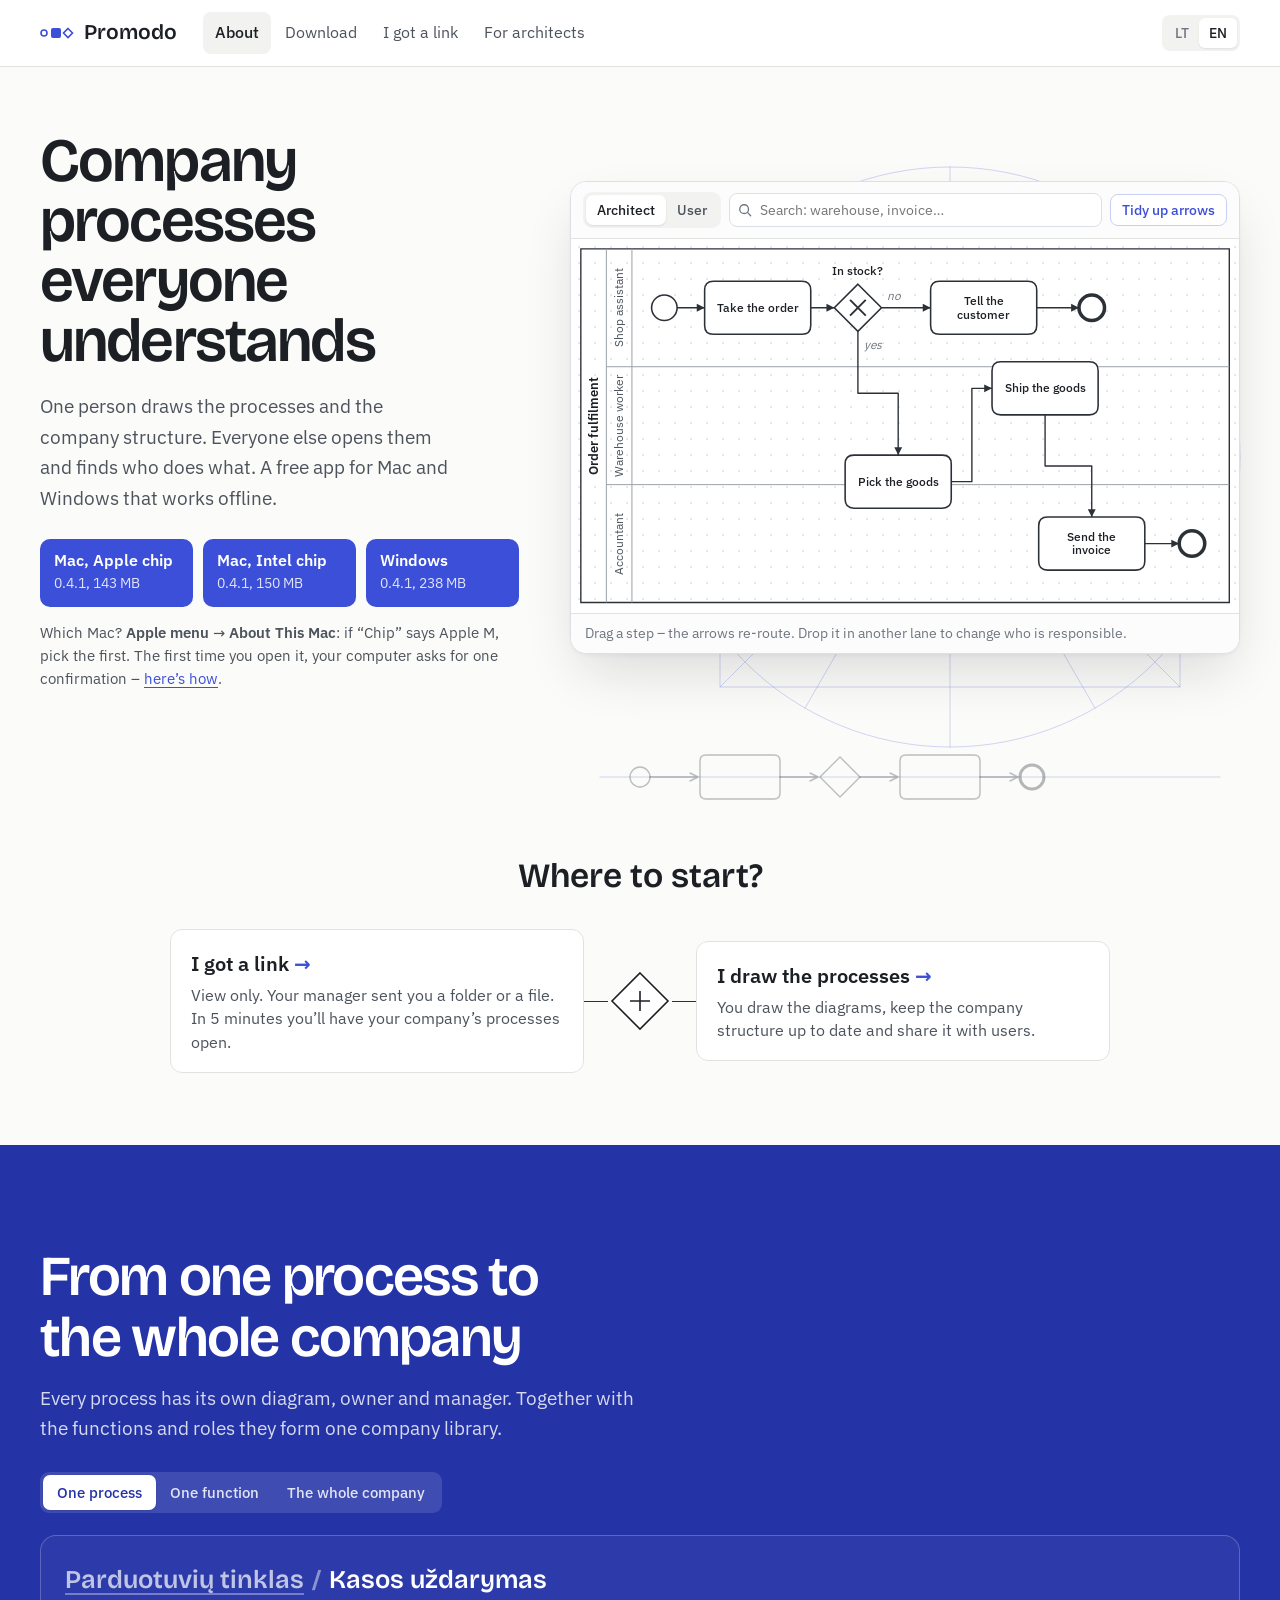
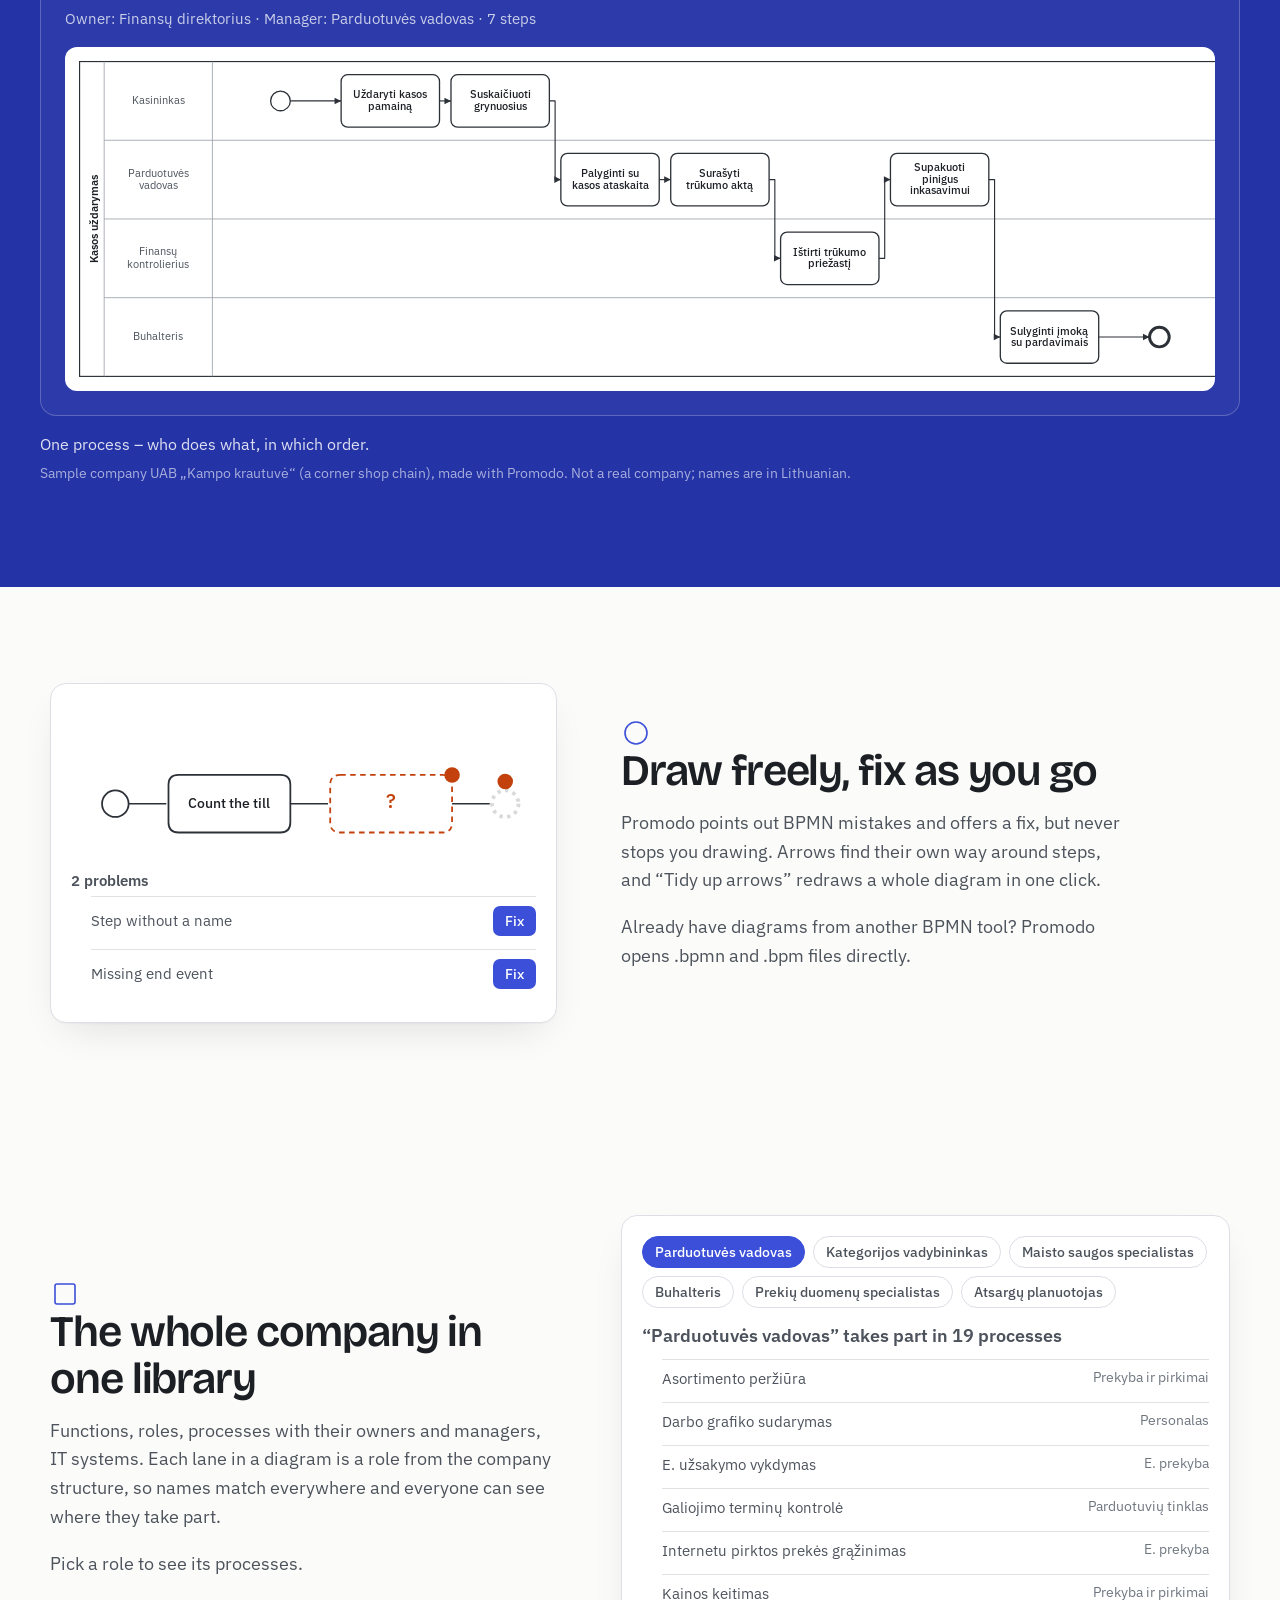
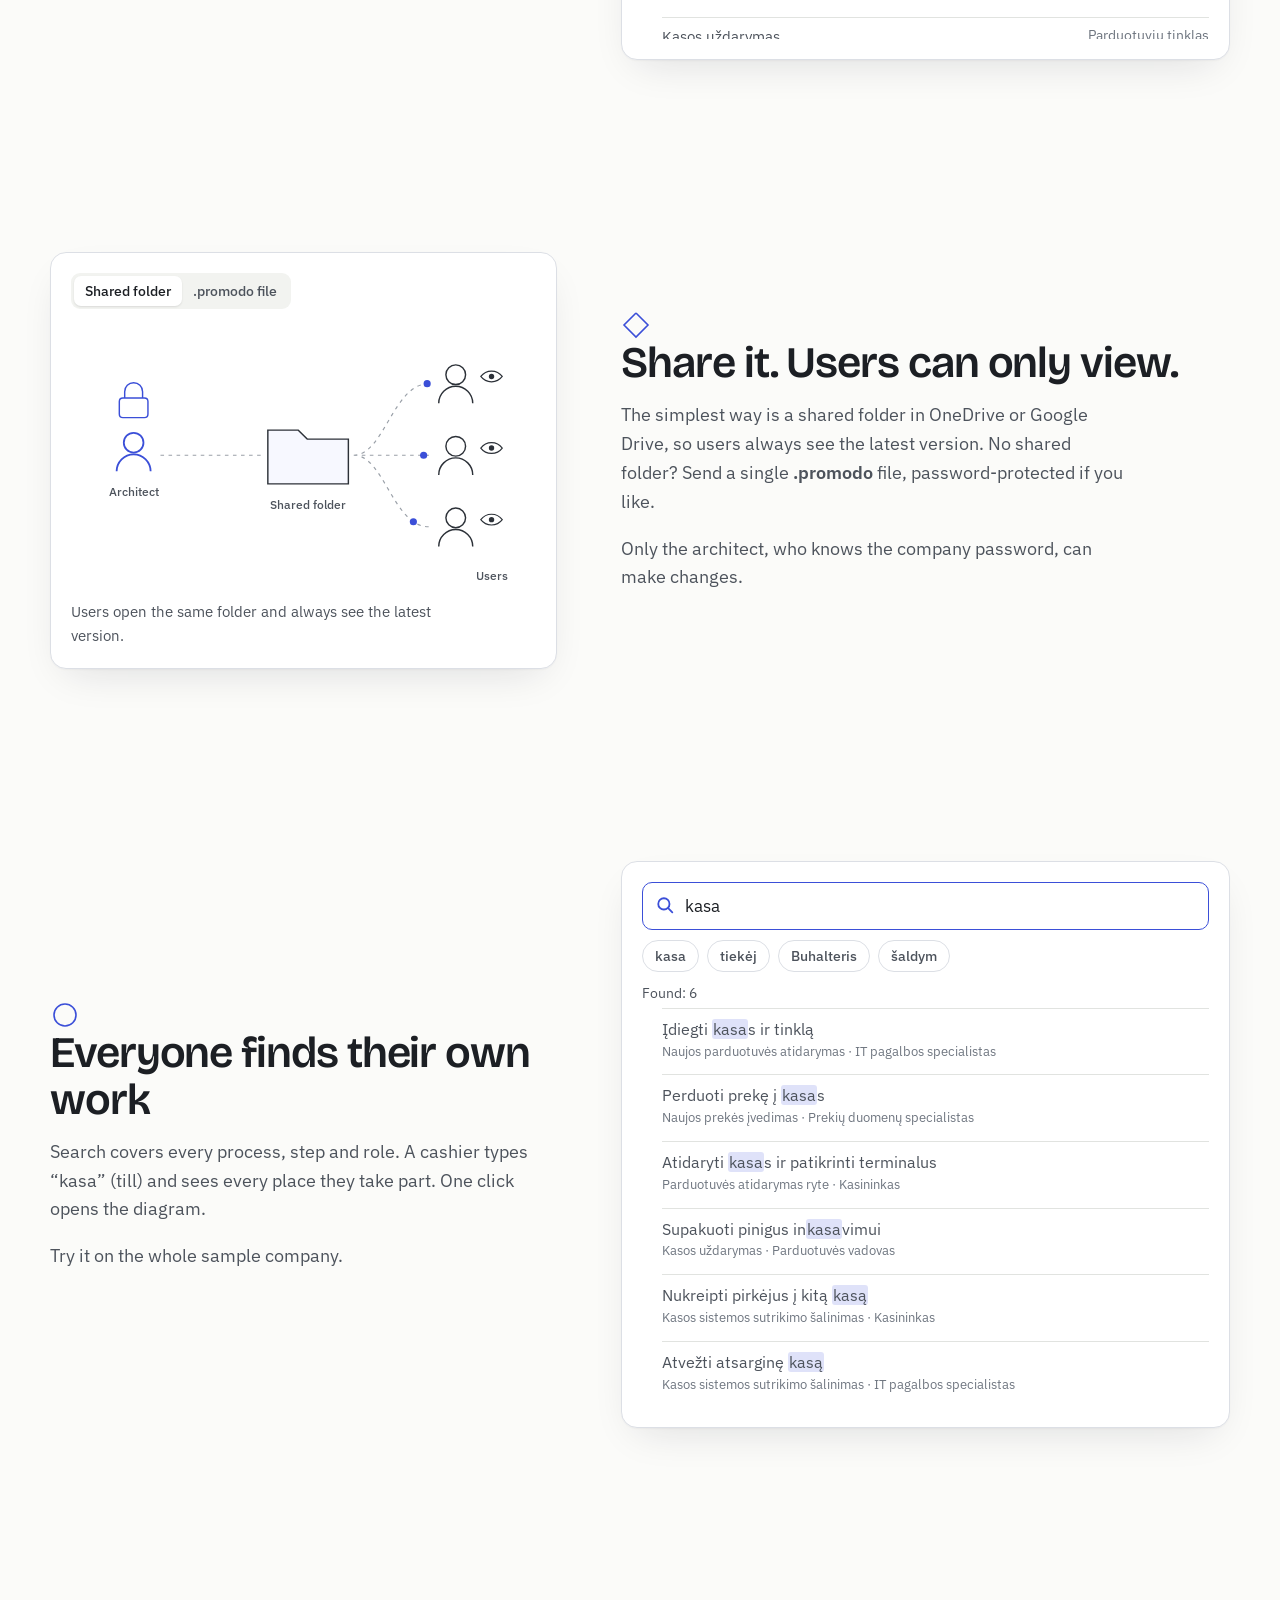
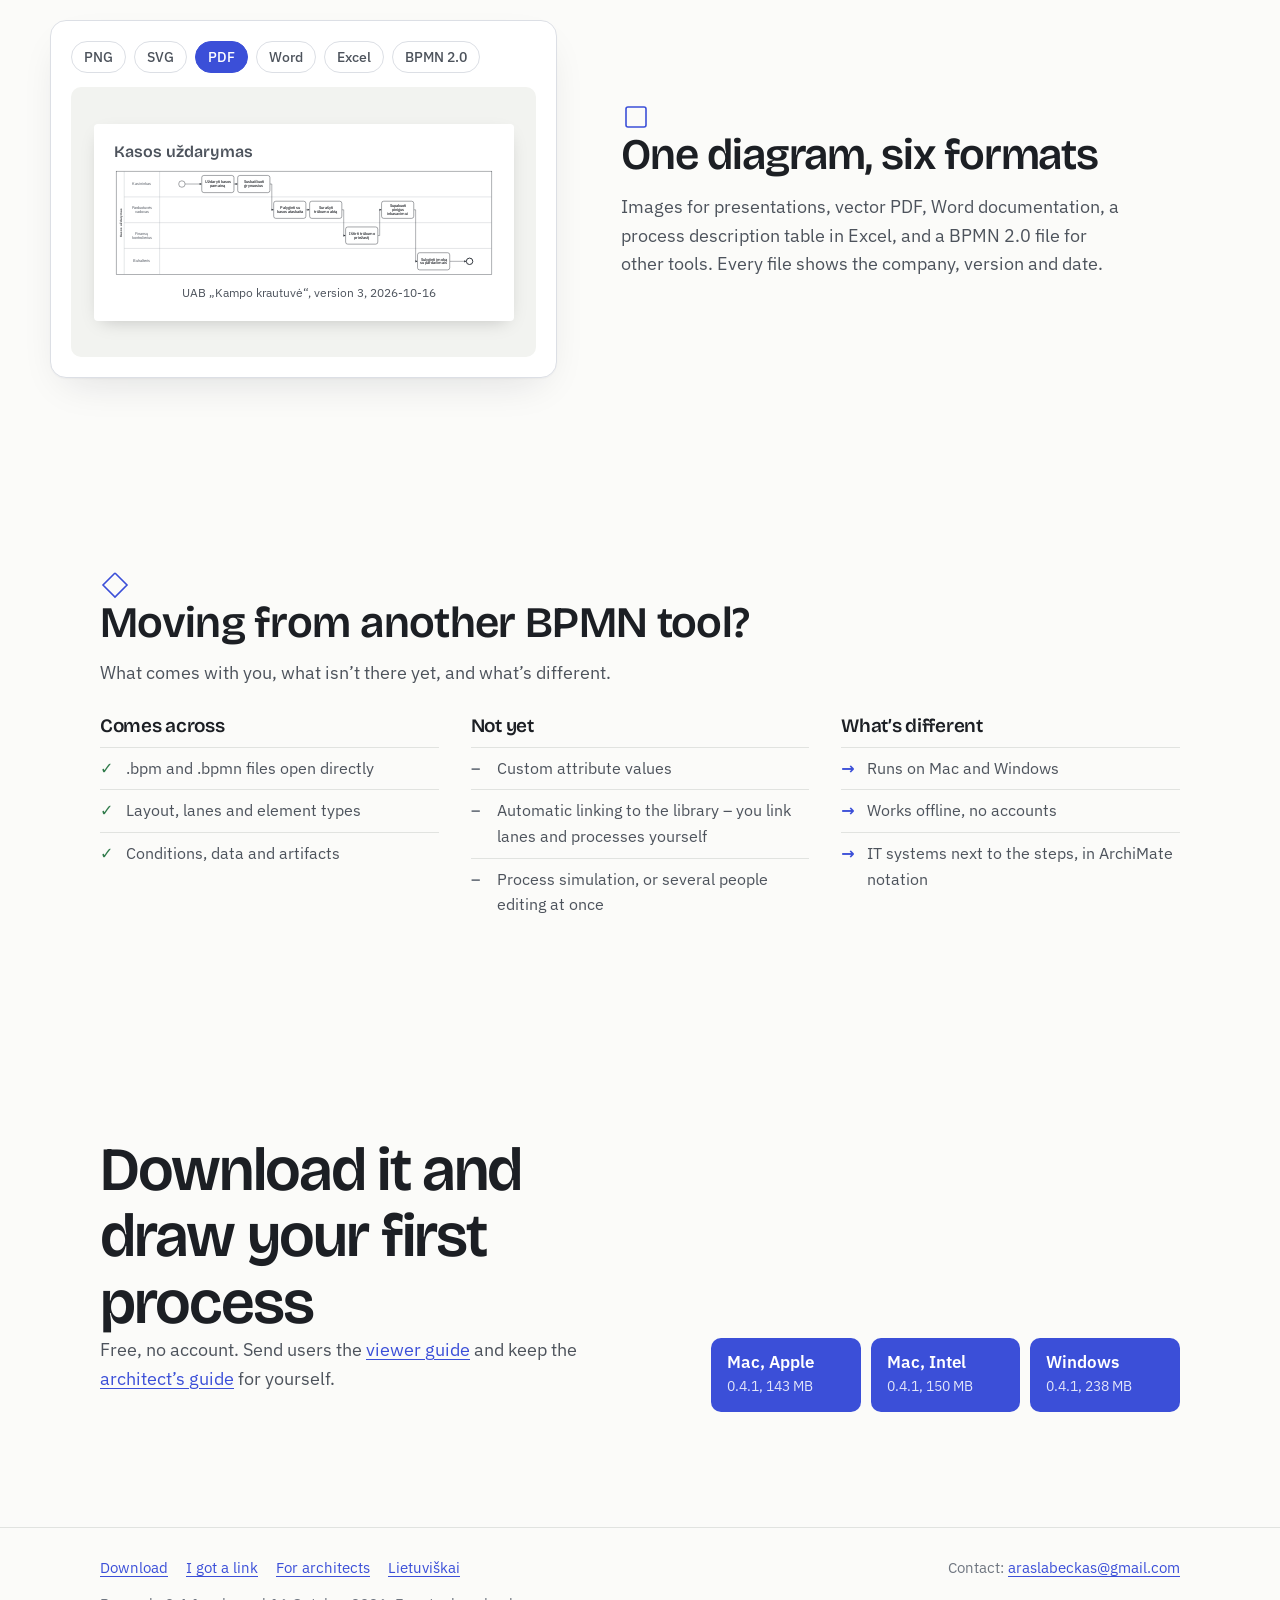
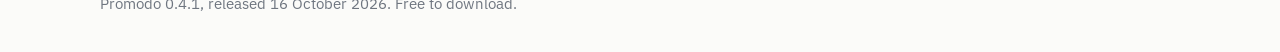
==== commit 704198aa: "Clean up website wording Name no competitor (the switching section now speaks of other BPMN tools), " ====
--- a/en/index.html
+++ b/en/index.html
@@ -36,7 +36,7 @@
     <li><a href="#share"><span>Share</span></a></li>
     <li><a href="#find"><span>Find</span></a></li>
     <li><a href="#export"><span>Export</span></a></li>
-    <li><a href="#bizagi"><span>From Bizagi</span></a></li>
+    <li><a href="#switch"><span>Switching</span></a></li>
     <li><a href="#download"><span>Download</span></a></li>
   </ol>
   <span class="rail__token" aria-hidden="true"></span>
@@ -47,7 +47,7 @@
     <div class="hero2__grid">
       <div class="hero2__words">
         <h1>Company processes everyone understands</h1>
-        <p class="hero2__sub">One person draws the processes and the company structure. Everyone else opens them and finds who does what. An app for Mac and Windows, works offline, free.</p>
+        <p class="hero2__sub">One person draws the processes and the company structure. Everyone else opens them and finds who does what. A free app for Mac and Windows that works offline.</p>
         <div class="keys">
           <a class="key" data-file="mac-arm64" href="https://github.com/arislovas/promodo-app/releases/download/v0.4.1/Promodo-0.4.1-arm64.dmg"><span class="key__os">Mac, Apple chip</span><span class="key__meta">0.4.1, 143 MB</span></a>
           <a class="key" data-file="mac-x64" href="https://github.com/arislovas/promodo-app/releases/download/v0.4.1/Promodo-0.4.1-x64.dmg"><span class="key__os">Mac, Intel chip</span><span class="key__meta">0.4.1, 150 MB</span></a>
@@ -60,7 +60,7 @@
         <div class="st-bar">
           <div class="seg" role="group" aria-label="Who is looking">
             <button type="button" data-mode="architect" aria-pressed="true">Architect</button>
-            <button type="button" data-mode="colleague" aria-pressed="false">Colleague</button>
+            <button type="button" data-mode="colleague" aria-pressed="false">User</button>
           </div>
           <label class="st-search"><span class="skip">Find information</span>
             <svg viewBox="0 0 16 16" aria-hidden="true"><circle cx="7" cy="7" r="5" fill="none" stroke="#6f7680" stroke-width="1.5"/><path d="M11 11l3.5 3.5" stroke="#6f7680" stroke-width="1.5" stroke-linecap="round"/></svg>
@@ -82,9 +82,9 @@
   <section class="gate" id="who" data-bg="spiral">
     <div class="gate__inner">
       <p class="gate__q">Where to start?</p>
-      <a class="path" href="viewers.html"><span class="path__title">I got a link</span><span class="path__sub">View only. Your manager sent you a folder or a file – you’ll have your company’s processes open in 5 minutes.</span></a>
+      <a class="path" href="viewers.html"><span class="path__title">I got a link</span><span class="path__sub">View only. Your manager sent you a folder or a file. In 5 minutes you’ll have your company’s processes open.</span></a>
       <svg class="gate__mark" viewBox="0 0 64 64" aria-hidden="true"><path d="M32 4L60 32L32 60L4 32Z"/><path d="M22 32h20M32 22v20" stroke-width="2"/></svg>
-      <a class="path" href="architects.html"><span class="path__title">I build processes</span><span class="path__sub">You draw the diagrams, keep the company structure and share it with colleagues.</span></a>
+      <a class="path" href="architects.html"><span class="path__title">I draw the processes</span><span class="path__sub">You draw the diagrams, keep the company structure up to date and share it with users.</span></a>
     </div>
   </section>
 
@@ -106,9 +106,9 @@
   <section class="x" id="draw" data-bg-side="left" data-bg="process">
     <div class="x__inner">
       <div>
-        <h2><svg class="mark" data-draw viewBox="0 0 30 30" aria-hidden="true"><circle cx="15" cy="15" r="11" pathLength="1"/></svg>Draw without being stopped</h2>
-        <p>Promodo marks BPMN mistakes and offers a fix, but never blocks drawing. Branches leave a gateway from its corners and lines go around steps; “Tidy up arrows” redraws the whole diagram in one step.</p>
-        <p>Have Bizagi files? Promodo opens them directly.</p>
+        <h2><svg class="mark" data-draw viewBox="0 0 30 30" aria-hidden="true"><circle cx="15" cy="15" r="11" pathLength="1"/></svg>Draw freely, fix as you go</h2>
+        <p>Promodo points out BPMN mistakes and offers a fix, but never stops you drawing. Arrows find their own way around steps, and “Tidy up arrows” redraws a whole diagram in one click.</p>
+        <p>Already have diagrams from another BPMN tool? Promodo opens .bpmn and .bpm files directly.</p>
       </div>
       <div class="x__demo" data-demo="check">
         <svg viewBox="0 0 420 140" role="img" aria-label="A diagram with two problems: a step without a name and a missing end."></svg>
@@ -122,7 +122,7 @@
     <div class="x__inner">
       <div>
         <h2><svg class="mark" data-draw viewBox="0 0 30 30" aria-hidden="true"><path d="M7 5h16a2 2 0 0 1 2 2v16a2 2 0 0 1-2 2H7a2 2 0 0 1-2-2V7a2 2 0 0 1 2-2z" pathLength="1"/></svg>The whole company in one library</h2>
-        <p>Functions, roles, processes with owner and manager, IT systems. A lane in a diagram is a role in the company structure, so names match everywhere and everyone sees where they take part.</p>
+        <p>Functions, roles, processes with their owners and managers, IT systems. Each lane in a diagram is a role from the company structure, so names match everywhere and everyone can see where they take part.</p>
         <p>Pick a role to see its processes.</p>
       </div>
       <div class="x__demo" data-demo="org">
@@ -135,16 +135,16 @@
   <section class="x" id="share" data-bg-side="left" data-bg="share">
     <div class="x__inner">
       <div>
-        <h2><svg class="mark" data-draw viewBox="0 0 30 30" aria-hidden="true"><path d="M15 3L27 15L15 27L3 15Z" pathLength="1"/></svg>Share it – colleagues only view</h2>
-        <p>The simplest way is a shared folder in OneDrive or Google Drive: colleagues always see the latest version. Without one, a single <b>.promodo</b> file is enough, and it can be password-protected.</p>
-        <p>Only the architect who knows the company password can edit.</p>
+        <h2><svg class="mark" data-draw viewBox="0 0 30 30" aria-hidden="true"><path d="M15 3L27 15L15 27L3 15Z" pathLength="1"/></svg>Share it. Users can only view.</h2>
+        <p>The simplest way is a shared folder in OneDrive or Google Drive, so users always see the latest version. No shared folder? Send a single <b>.promodo</b> file, password-protected if you like.</p>
+        <p>Only the architect, who knows the company password, can make changes.</p>
       </div>
       <div class="x__demo" data-demo="share">
         <div class="seg sh-tabs" role="group" aria-label="How to share">
           <button type="button" data-share="folder" aria-pressed="true">Shared folder</button>
           <button type="button" data-share="file" aria-pressed="false">.promodo file</button>
         </div>
-        <svg viewBox="0 0 520 300" role="img" aria-label="The architect shares, three colleagues view."></svg>
+        <svg viewBox="0 0 520 300" role="img" aria-label="The architect shares, three users view."></svg>
         <p class="sh-note"></p>
       </div>
     </div>
@@ -154,8 +154,8 @@
     <div class="x__inner">
       <div>
         <h2><svg class="mark" data-draw viewBox="0 0 30 30" aria-hidden="true"><circle cx="15" cy="15" r="11" pathLength="1"/></svg>Everyone finds their own work</h2>
-        <p>Find information searches every process, step and role. A cashier types “kasa” (till) and sees where they take part. A click opens the diagram.</p>
-        <p>Try it on every step of the sample company.</p>
+        <p>Search covers every process, step and role. A cashier types “kasa” (till) and sees every place they take part. One click opens the diagram.</p>
+        <p>Try it on the whole sample company.</p>
       </div>
       <div class="x__demo" data-demo="find">
         <label class="fd-box"><span class="skip">Find information</span>
@@ -173,7 +173,7 @@
     <div class="x__inner">
       <div>
         <h2><svg class="mark" data-draw viewBox="0 0 30 30" aria-hidden="true"><path d="M7 5h16a2 2 0 0 1 2 2v16a2 2 0 0 1-2 2H7a2 2 0 0 1-2-2V7a2 2 0 0 1 2-2z" pathLength="1"/></svg>One diagram, six formats</h2>
-        <p>Images for clients, vector PDF, Word documentation, the Process description in Excel following the client’s template, and a BPMN 2.0 file for other tools. Each carries company, version and date.</p>
+        <p>Images for presentations, vector PDF, Word documentation, a process description table in Excel, and a BPMN 2.0 file for other tools. Every file shows the company, version and date.</p>
       </div>
       <div class="x__demo" data-demo="export">
         <div class="ex-formats" role="group" aria-label="Format">
@@ -189,14 +189,14 @@
     </div>
   </section>
 
-  <section class="mig" id="bizagi" data-bg-dim data-bg="polyhedron">
+  <section class="mig" id="switch" data-bg-dim data-bg="polyhedron">
     <div class="mig__inner">
-      <h2><svg class="mark" data-draw viewBox="0 0 30 30" aria-hidden="true"><path d="M15 3L27 15L15 27L3 15Z" pathLength="1"/></svg>Moving from Bizagi?</h2>
-      <p class="quiet">What comes across, what isn’t there yet, and what’s different.</p>
+      <h2><svg class="mark" data-draw viewBox="0 0 30 30" aria-hidden="true"><path d="M15 3L27 15L15 27L3 15Z" pathLength="1"/></svg>Moving from another BPMN tool?</h2>
+      <p class="quiet">What comes with you, what isn’t there yet, and what’s different.</p>
       <div class="mig__cols">
         <div class="yes"><h3>Comes across</h3><ul><li>.bpm and .bpmn files open directly</li><li>Layout, lanes and element types</li><li>Conditions, data and artifacts</li></ul></div>
-        <div class="not"><h3>Not yet</h3><ul><li>Extended-attribute values</li><li>Automatic linking to the library – you link them yourself</li><li>Process simulation, or several people editing at once</li></ul></div>
-        <div class="diff"><h3>Different</h3><ul><li>Runs on Mac and Windows</li><li>Offline, no accounts</li><li>IT systems in ArchiMate notation next to the steps</li></ul></div>
+        <div class="not"><h3>Not yet</h3><ul><li>Custom attribute values</li><li>Automatic linking to the library – you link lanes and processes yourself</li><li>Process simulation, or several people editing at once</li></ul></div>
+        <div class="diff"><h3>What’s different</h3><ul><li>Runs on Mac and Windows</li><li>Works offline, no accounts</li><li>IT systems next to the steps, in ArchiMate notation</li></ul></div>
       </div>
     </div>
   </section>
@@ -205,7 +205,7 @@
     <div class="close__inner">
       <div>
         <h2>Download it and draw your first process</h2>
-        <p>Free, no account. Send colleagues <a href="viewers.html">this guide</a>, and yourself the <a href="architects.html">architect’s guide</a>.</p>
+        <p>Free, no account. Send users the <a href="viewers.html">viewer guide</a> and keep the <a href="architects.html">architect’s guide</a> for yourself.</p>
       </div>
       <div class="keys">
         <a class="key" data-file="mac-arm64" href="https://github.com/arislovas/promodo-app/releases/download/v0.4.1/Promodo-0.4.1-arm64.dmg"><span class="key__os">Mac, Apple</span><span class="key__meta">0.4.1, 143 MB</span></a>
@@ -236,7 +236,7 @@
     "details": { "a": ["Web shop", "Order", "Order confirmed"], "n": ["Email", "–", "Customer informed"], "b": ["Warehouse system", "Pick list", "Goods picked"], "c": ["Courier system", "Delivery note", "Parcel sent"], "d": ["Accounting system", "Invoice", "Invoice sent"] },
     "fields": { "who": "Responsible", "it": "IT system", "doc": "Document", "result": "Result" },
     "hintArchitect": "Drag a step – the arrows re-route. Drop it in another lane to change who is responsible.",
-    "hintColleague": "A colleague can only look. Click a step to see who is responsible and what they use.",
+    "hintColleague": "Users can only look. Click a step to see who is responsible and what they use.",
     "tidied": "Arrows tidied"
   },
   "scale": {
@@ -248,7 +248,7 @@
   },
   "check": { "step1": "Count the till", "step2": "Compare with report", "issue1": "Step without a name", "issue2": "Missing end event", "fix": "Fix", "fixed": "Fixed", "problem1": "1 problem", "problems": "{n} problems", "ok": "No problems" },
   "org": { "count": "“{role}” takes part in {n} processes" },
-  "share": { "architect": "Architect", "colleagues": "Colleagues", "folder": "Shared folder", "file": "Corner Store.promodo", "noteFolder": "Colleagues open the same folder and always see the latest version.", "noteFile": "One file in an email. A double-click installs it; it can be password-protected." },
+  "share": { "architect": "Architect", "colleagues": "Users", "folder": "Shared folder", "file": "Corner Store.promodo", "noteFolder": "Users open the same folder and always see the latest version.", "noteFile": "One file, sent by email. A double-click installs it. It can be password-protected." },
   "find": { "start": "kasa", "total": "{n} processes, steps and roles in the sample company", "found": "Found: {n}", "process": "Process", "role": "Role" },
   "export": { "png": "PNG, 2×", "svg": "SVG, vector", "stamp": "UAB „Kampo krautuvė“, version 3, 2026-10-16", "owner": "Owner", "manager": "Manager", "cols": ["No.", "Step", "Responsible"] }
 }</script>
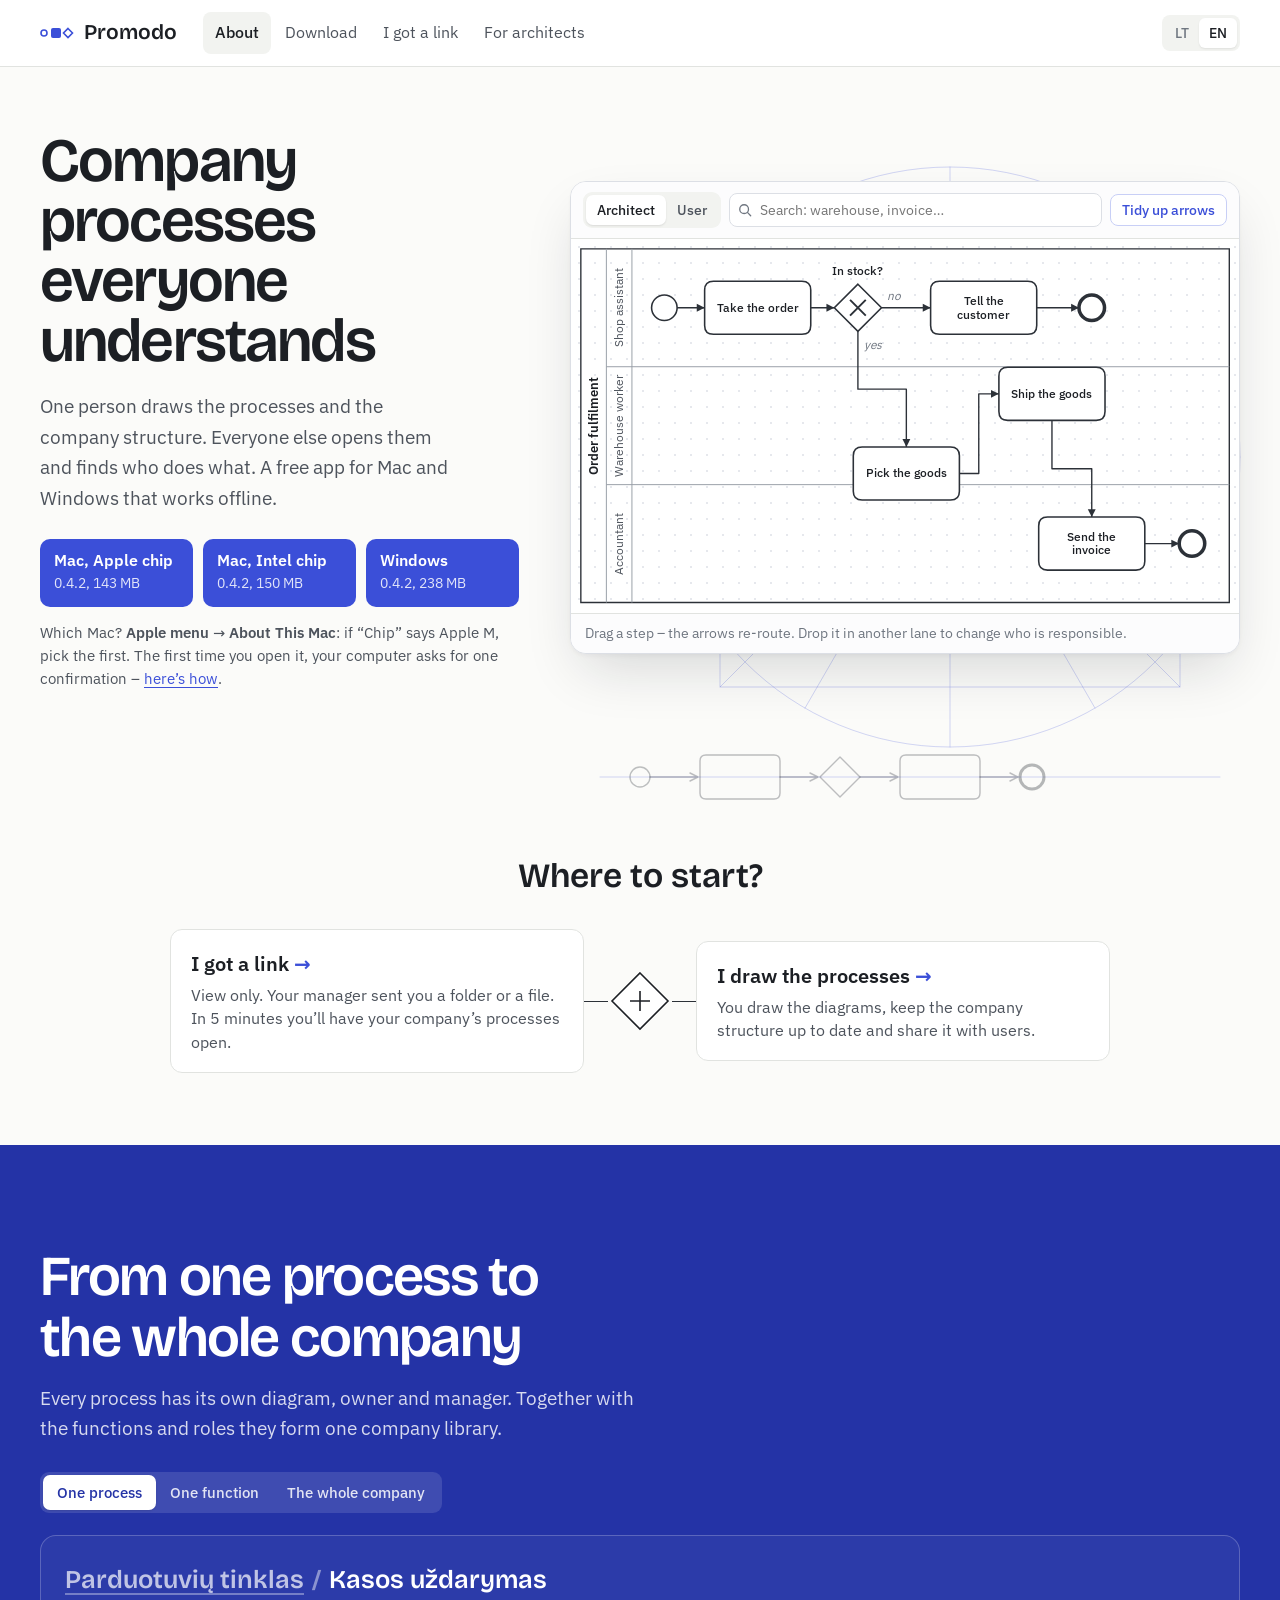
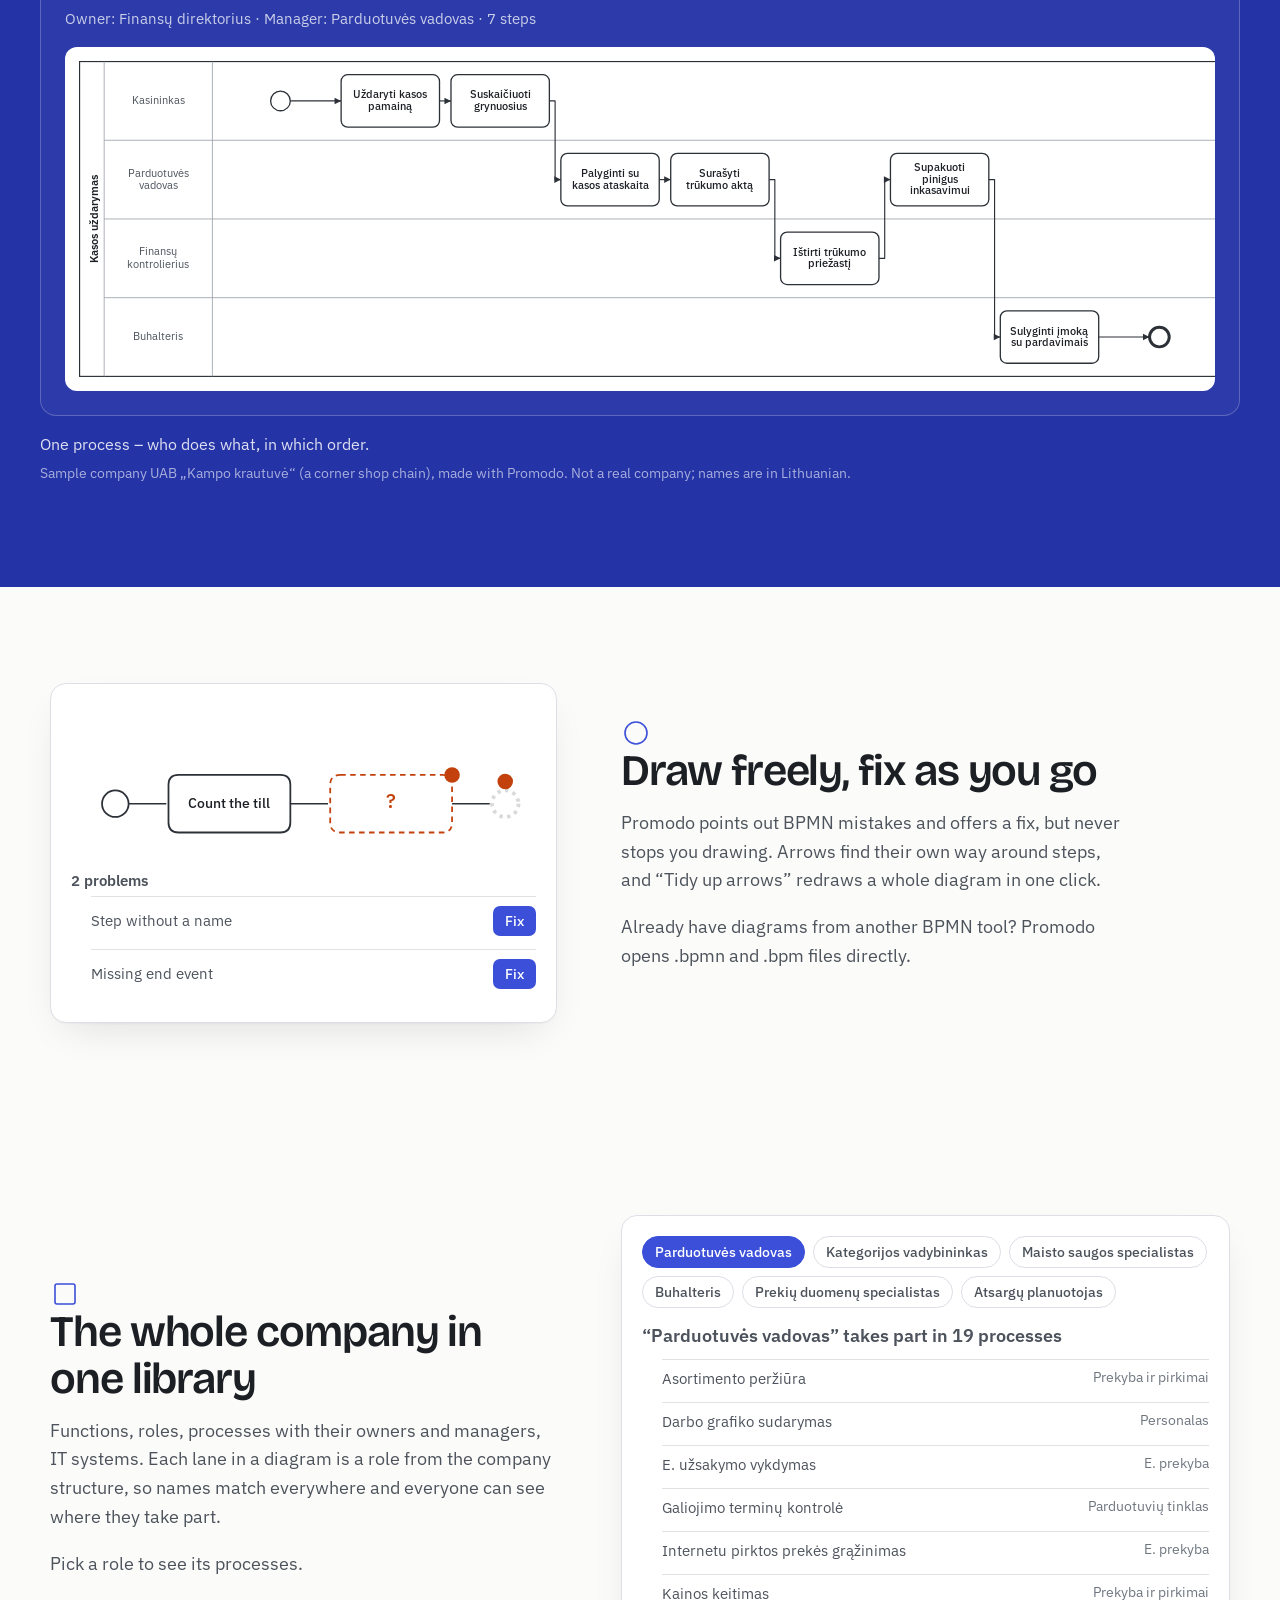
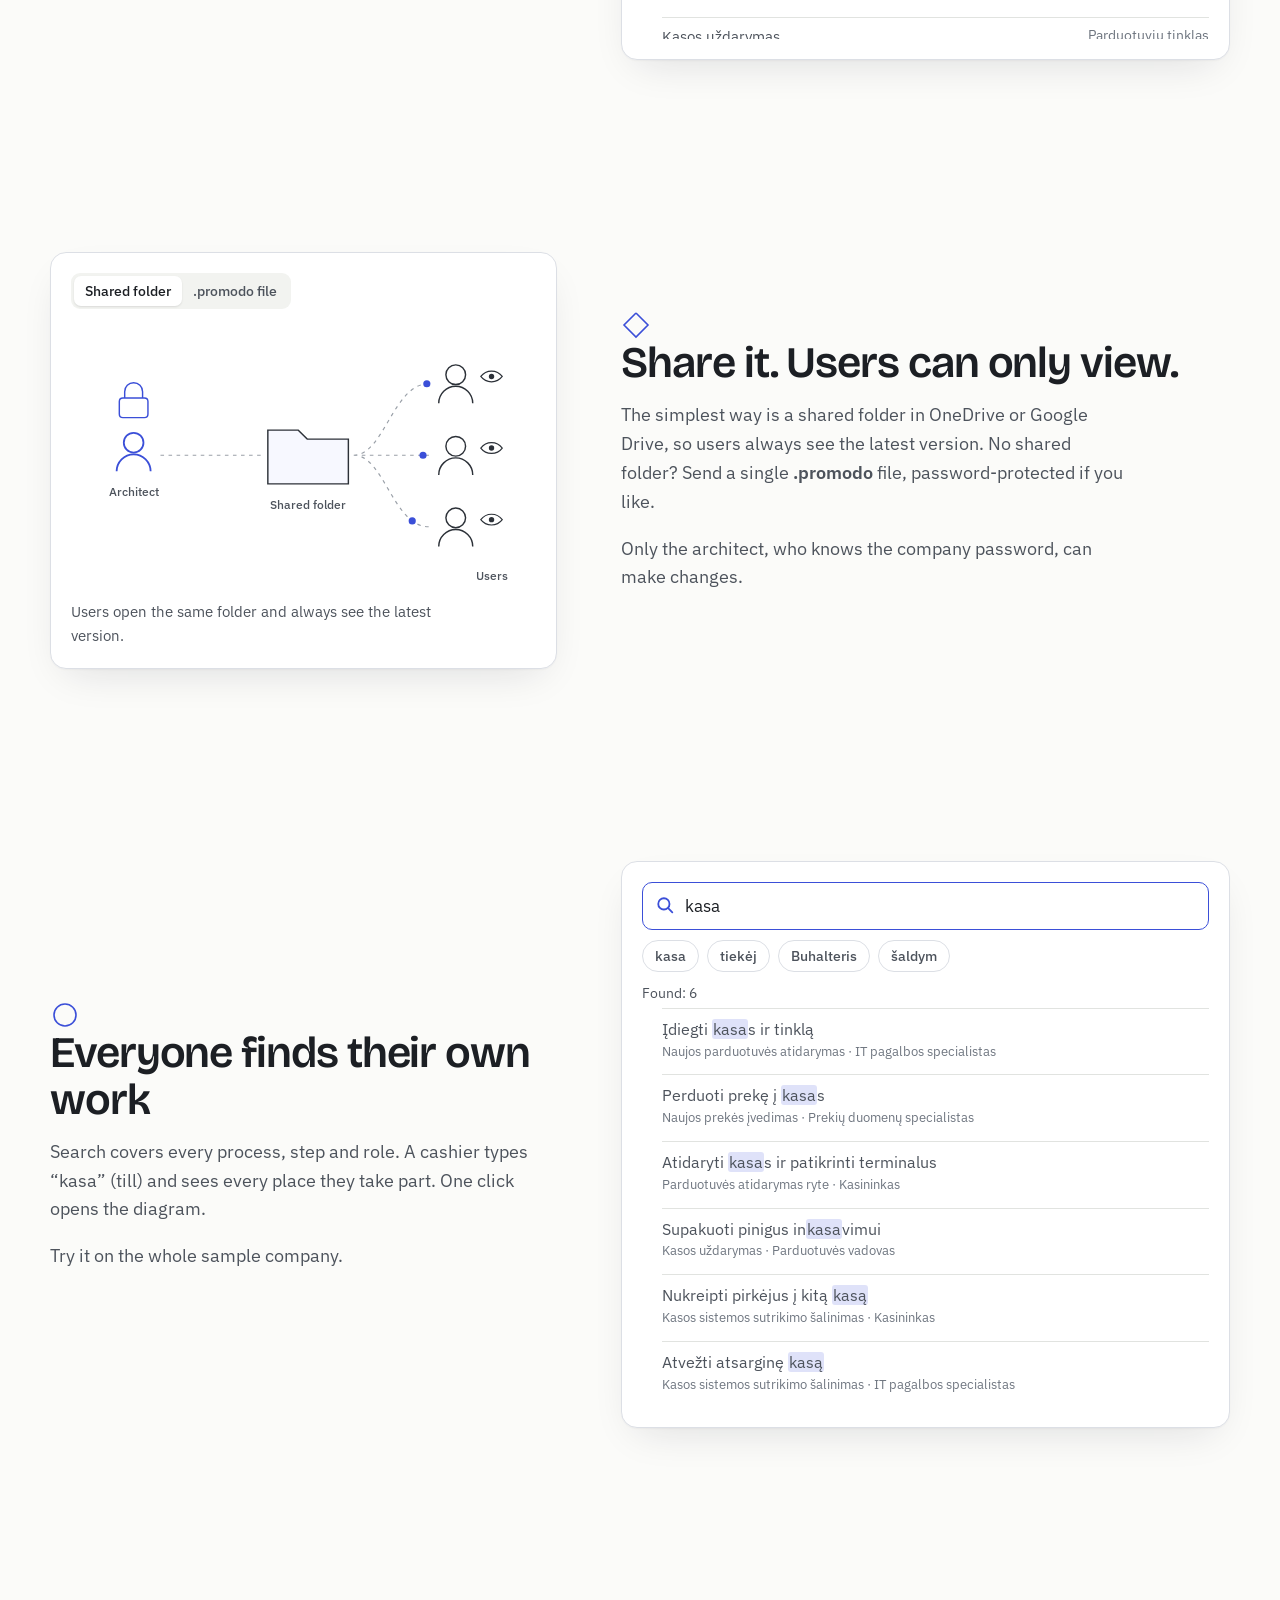
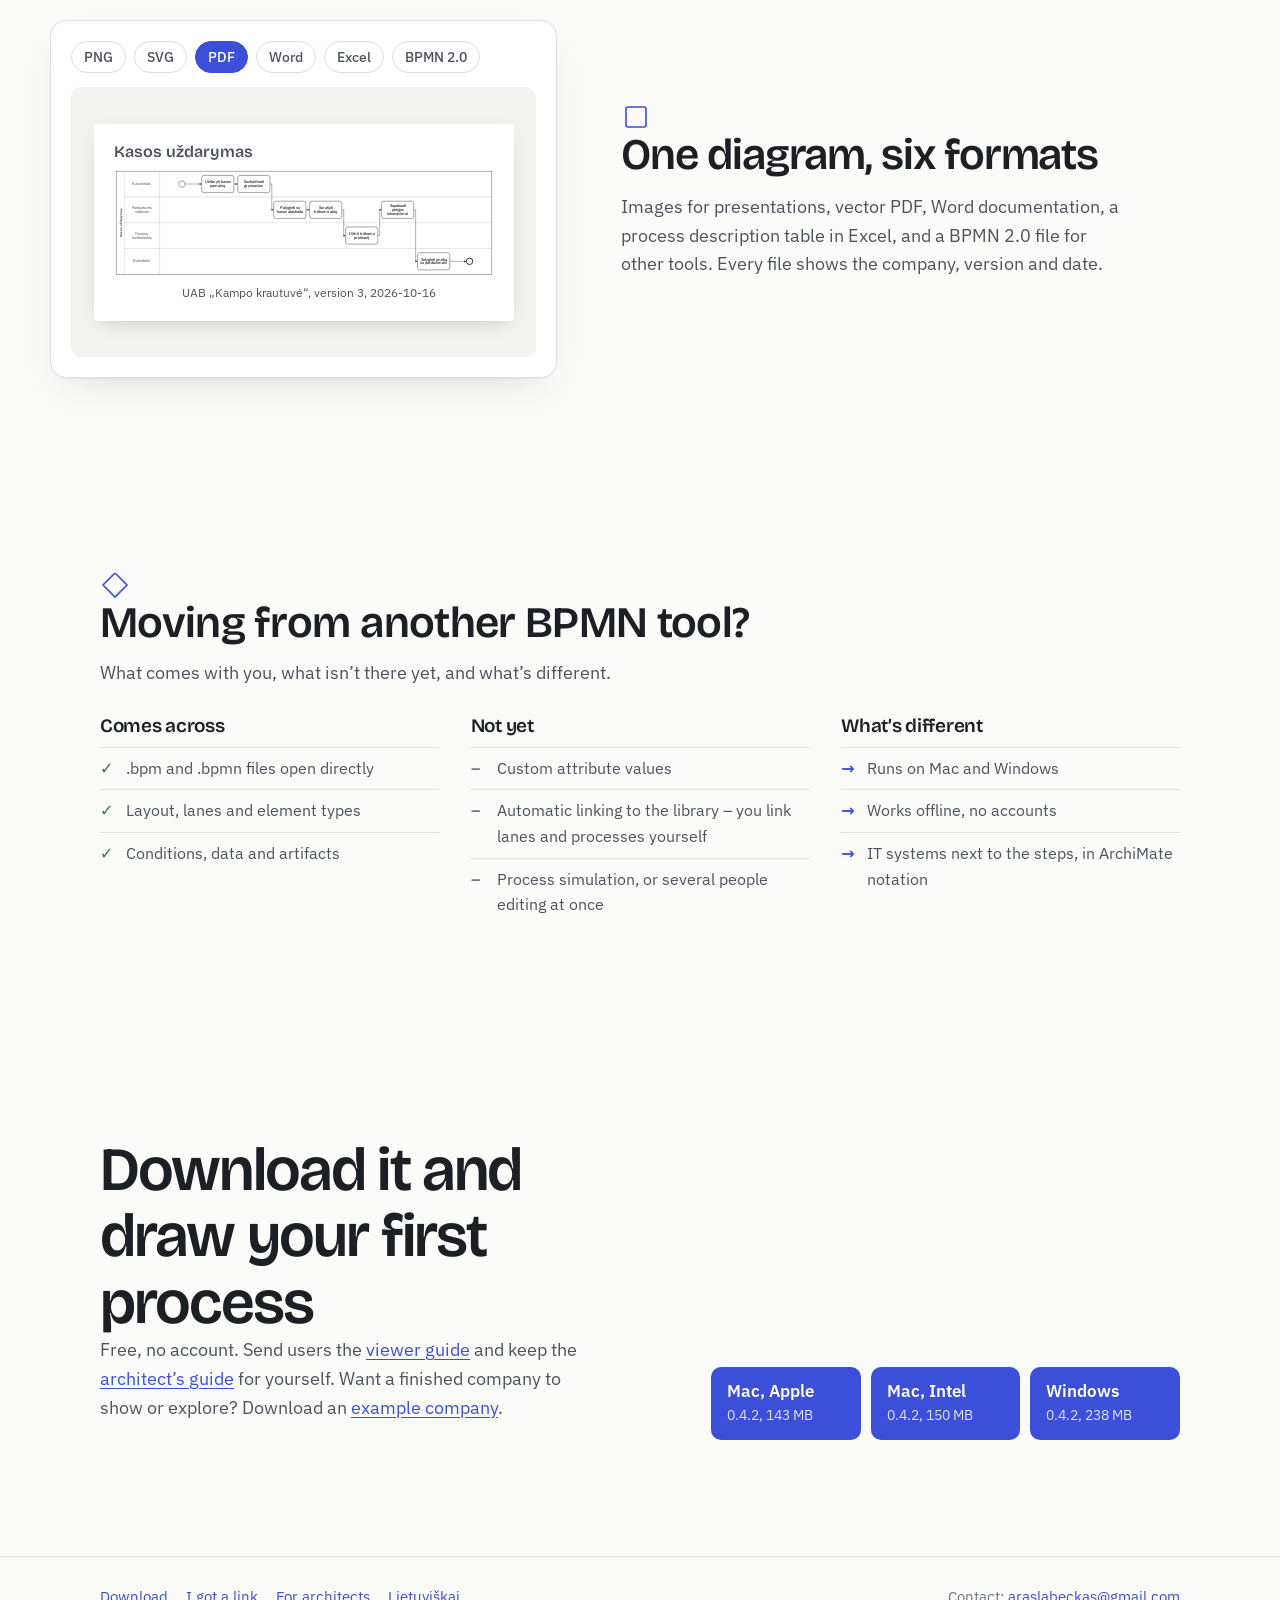
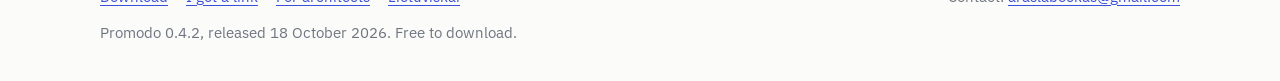
==== commit 86a607bf: "Promodo 0.4.2: downloads, checksums, examples linked, guides updated Palette drag and the plain excl" ====
--- a/en/index.html
+++ b/en/index.html
@@ -49,9 +49,9 @@
         <h1>Company processes everyone understands</h1>
         <p class="hero2__sub">One person draws the processes and the company structure. Everyone else opens them and finds who does what. A free app for Mac and Windows that works offline.</p>
         <div class="keys">
-          <a class="key" data-file="mac-arm64" href="https://github.com/arislovas/promodo-app/releases/download/v0.4.1/Promodo-0.4.1-arm64.dmg"><span class="key__os">Mac, Apple chip</span><span class="key__meta">0.4.1, 143 MB</span></a>
-          <a class="key" data-file="mac-x64" href="https://github.com/arislovas/promodo-app/releases/download/v0.4.1/Promodo-0.4.1-x64.dmg"><span class="key__os">Mac, Intel chip</span><span class="key__meta">0.4.1, 150 MB</span></a>
-          <a class="key" data-file="win" href="https://github.com/arislovas/promodo-app/releases/download/v0.4.1/Promodo-0.4.1-setup.exe"><span class="key__os">Windows</span><span class="key__meta">0.4.1, 238 MB</span></a>
+          <a class="key" data-file="mac-arm64" href="https://github.com/arislovas/promodo-app/releases/download/v0.4.2/Promodo-0.4.2-arm64.dmg"><span class="key__os">Mac, Apple chip</span><span class="key__meta">0.4.2, 143 MB</span></a>
+          <a class="key" data-file="mac-x64" href="https://github.com/arislovas/promodo-app/releases/download/v0.4.2/Promodo-0.4.2-x64.dmg"><span class="key__os">Mac, Intel chip</span><span class="key__meta">0.4.2, 150 MB</span></a>
+          <a class="key" data-file="win" href="https://github.com/arislovas/promodo-app/releases/download/v0.4.2/Promodo-0.4.2-setup.exe"><span class="key__os">Windows</span><span class="key__meta">0.4.2, 238 MB</span></a>
         </div>
         <p class="keys__hint">Which Mac? <b>Apple menu</b> → <b>About This Mac</b>: if “Chip” says Apple M, pick the first. The first time you open it, your computer asks for one confirmation – <a href="download.html">here’s how</a>.</p>
       </div>
@@ -205,12 +205,12 @@
     <div class="close__inner">
       <div>
         <h2>Download it and draw your first process</h2>
-        <p>Free, no account. Send users the <a href="viewers.html">viewer guide</a> and keep the <a href="architects.html">architect’s guide</a> for yourself.</p>
+        <p>Free, no account. Send users the <a href="viewers.html">viewer guide</a> and keep the <a href="architects.html">architect’s guide</a> for yourself. Want a finished company to show or explore? Download an <a href="download.html#examples">example company</a>.</p>
       </div>
       <div class="keys">
-        <a class="key" data-file="mac-arm64" href="https://github.com/arislovas/promodo-app/releases/download/v0.4.1/Promodo-0.4.1-arm64.dmg"><span class="key__os">Mac, Apple</span><span class="key__meta">0.4.1, 143 MB</span></a>
-        <a class="key" data-file="mac-x64" href="https://github.com/arislovas/promodo-app/releases/download/v0.4.1/Promodo-0.4.1-x64.dmg"><span class="key__os">Mac, Intel</span><span class="key__meta">0.4.1, 150 MB</span></a>
-        <a class="key" data-file="win" href="https://github.com/arislovas/promodo-app/releases/download/v0.4.1/Promodo-0.4.1-setup.exe"><span class="key__os">Windows</span><span class="key__meta">0.4.1, 238 MB</span></a>
+        <a class="key" data-file="mac-arm64" href="https://github.com/arislovas/promodo-app/releases/download/v0.4.2/Promodo-0.4.2-arm64.dmg"><span class="key__os">Mac, Apple</span><span class="key__meta">0.4.2, 143 MB</span></a>
+        <a class="key" data-file="mac-x64" href="https://github.com/arislovas/promodo-app/releases/download/v0.4.2/Promodo-0.4.2-x64.dmg"><span class="key__os">Mac, Intel</span><span class="key__meta">0.4.2, 150 MB</span></a>
+        <a class="key" data-file="win" href="https://github.com/arislovas/promodo-app/releases/download/v0.4.2/Promodo-0.4.2-setup.exe"><span class="key__os">Windows</span><span class="key__meta">0.4.2, 238 MB</span></a>
       </div>
     </div>
   </section>
@@ -226,7 +226,7 @@
     </div>
     <p style="margin:0">Contact: <a href="mailto:araslabeckas@gmail.com">araslabeckas@gmail.com</a></p>
   </div>
-  <p class="footer__meta">Promodo <span data-version>0.4.1</span>, released <span data-date>16 October 2026</span>. Free to download.</p>
+  <p class="footer__meta">Promodo <span data-version>0.4.2</span>, released <span data-date>18 October 2026</span>. Free to download.</p>
 </footer>
 <script type="application/json" id="ui-text">{
   "studio": {
--- a/assets/site.css
+++ b/assets/site.css
@@ -457,3 +457,16 @@
 .ex-diagram { display: block; width: 100%; height: auto; }
 .ex-view .pd-label, .ex-view .pd-lane { font-size: 14px; }
 .ex-tag { top: -10px; bottom: auto; }
+
+/* Example companies (download page) */
+.ex { margin-top: 28px; background: #fff; border: 1px solid var(--line); border-radius: 14px; padding: 24px; }
+.ex h2 { font-size: 28px; margin-bottom: 8px; }
+.ex__lead { max-width: 66ch; color: var(--soft); margin: 0; }
+.ex__files { display: grid; grid-template-columns: repeat(3, minmax(0, 1fr)); gap: 12px; margin: 20px 0 6px; }
+.ex__file { display: flex; flex-direction: column; gap: 4px; padding: 16px 18px; border: 1px solid var(--line); border-radius: 12px; background: var(--panel); color: var(--ink); text-decoration: none; }
+.ex__file:hover { border-color: var(--blue); color: var(--ink); }
+.ex__name { font-weight: 600; font-size: 18px; line-height: 1.25; }
+.ex__what { font-size: 15.5px; color: var(--soft); }
+.ex__meta { margin-top: auto; padding-top: 8px; font-size: 14px; color: var(--blue); font-weight: 600; }
+.ex .install { max-width: 720px; }
+@media (max-width: 760px) { .ex__files { grid-template-columns: 1fr; } .ex { padding: 18px; }}
